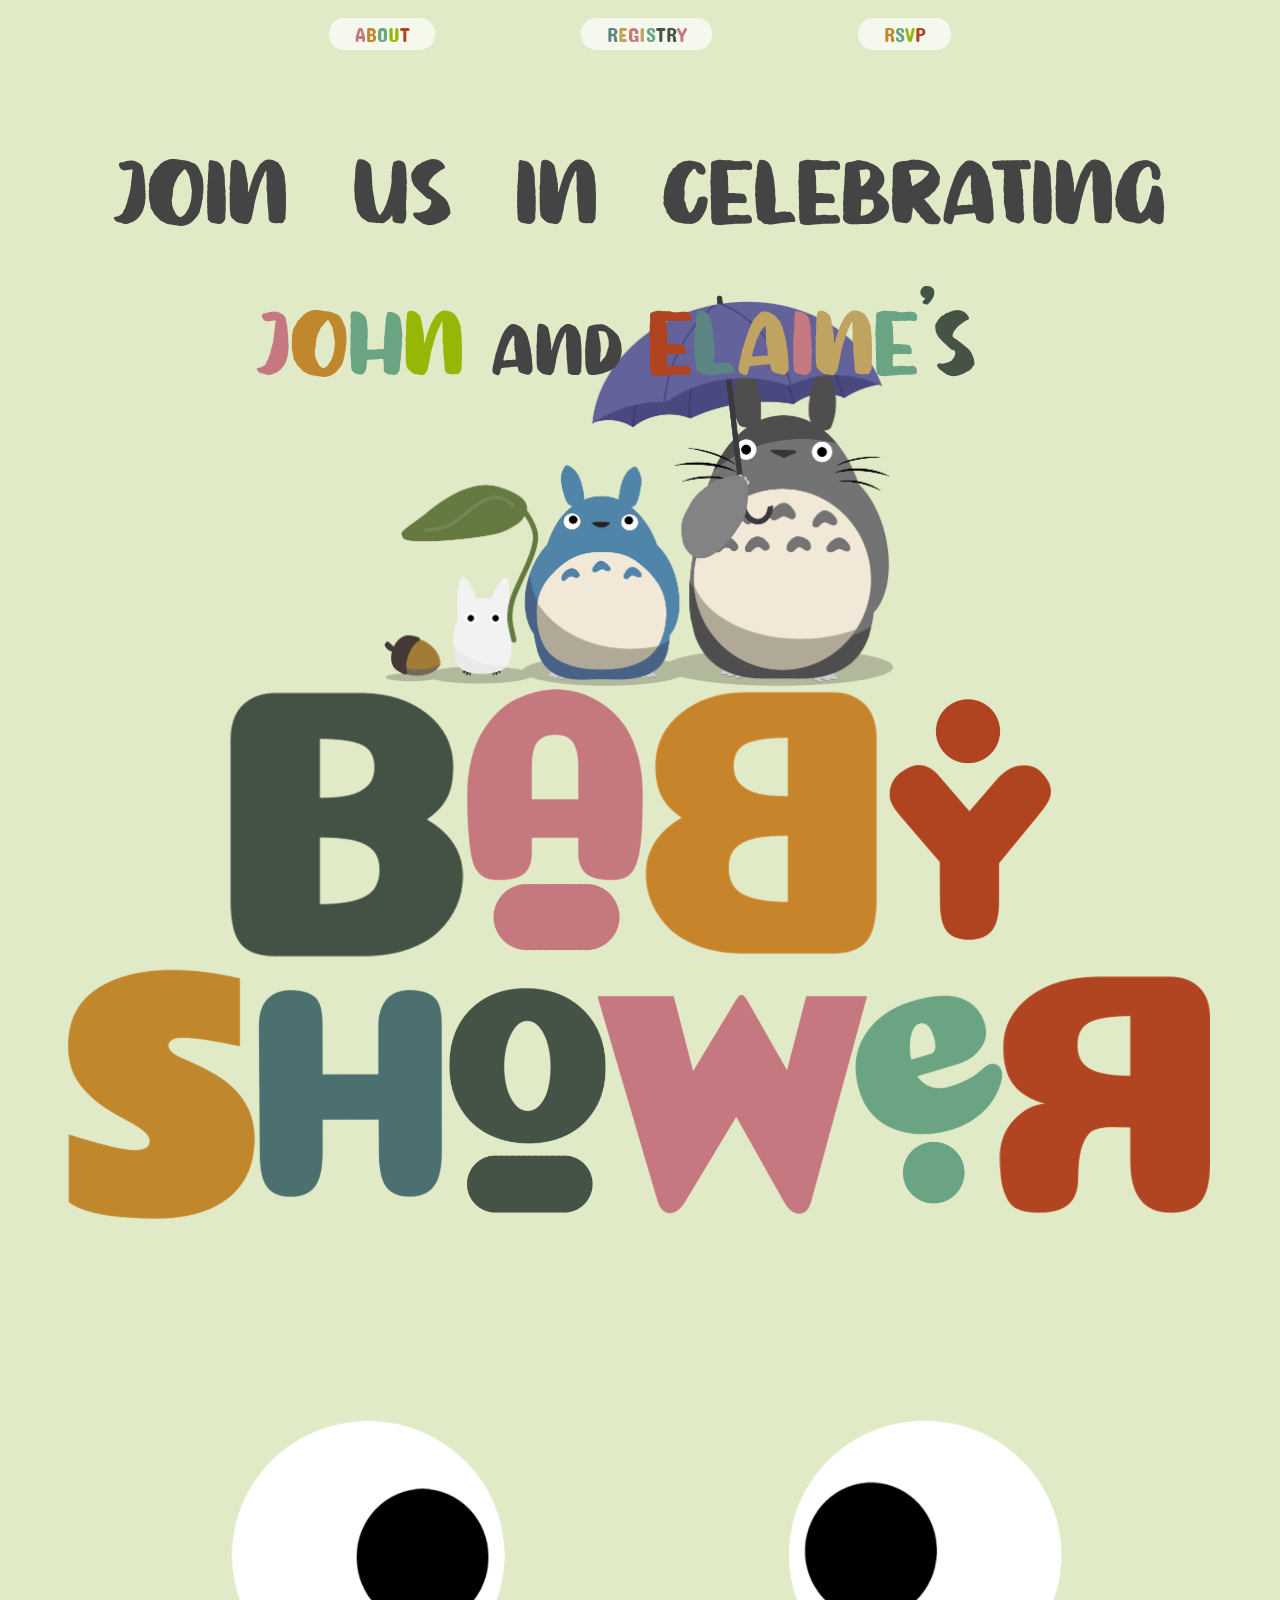
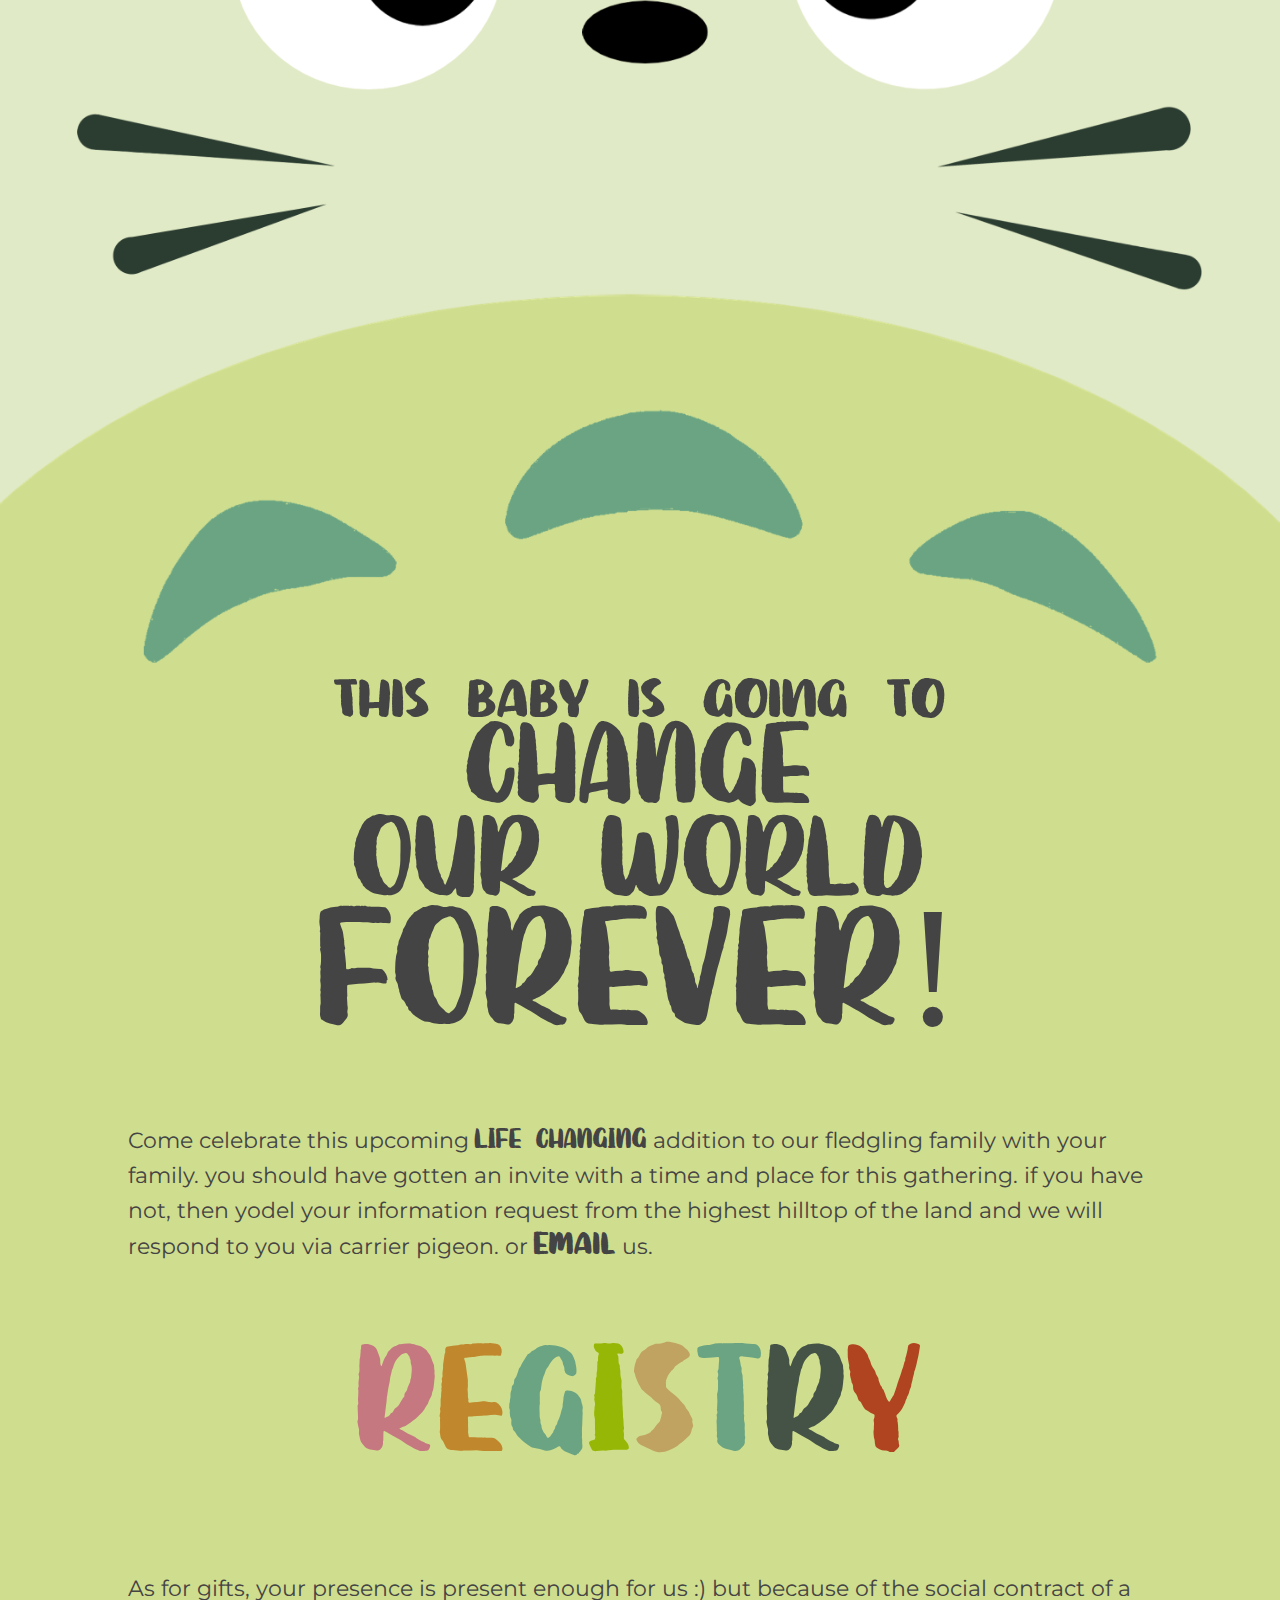
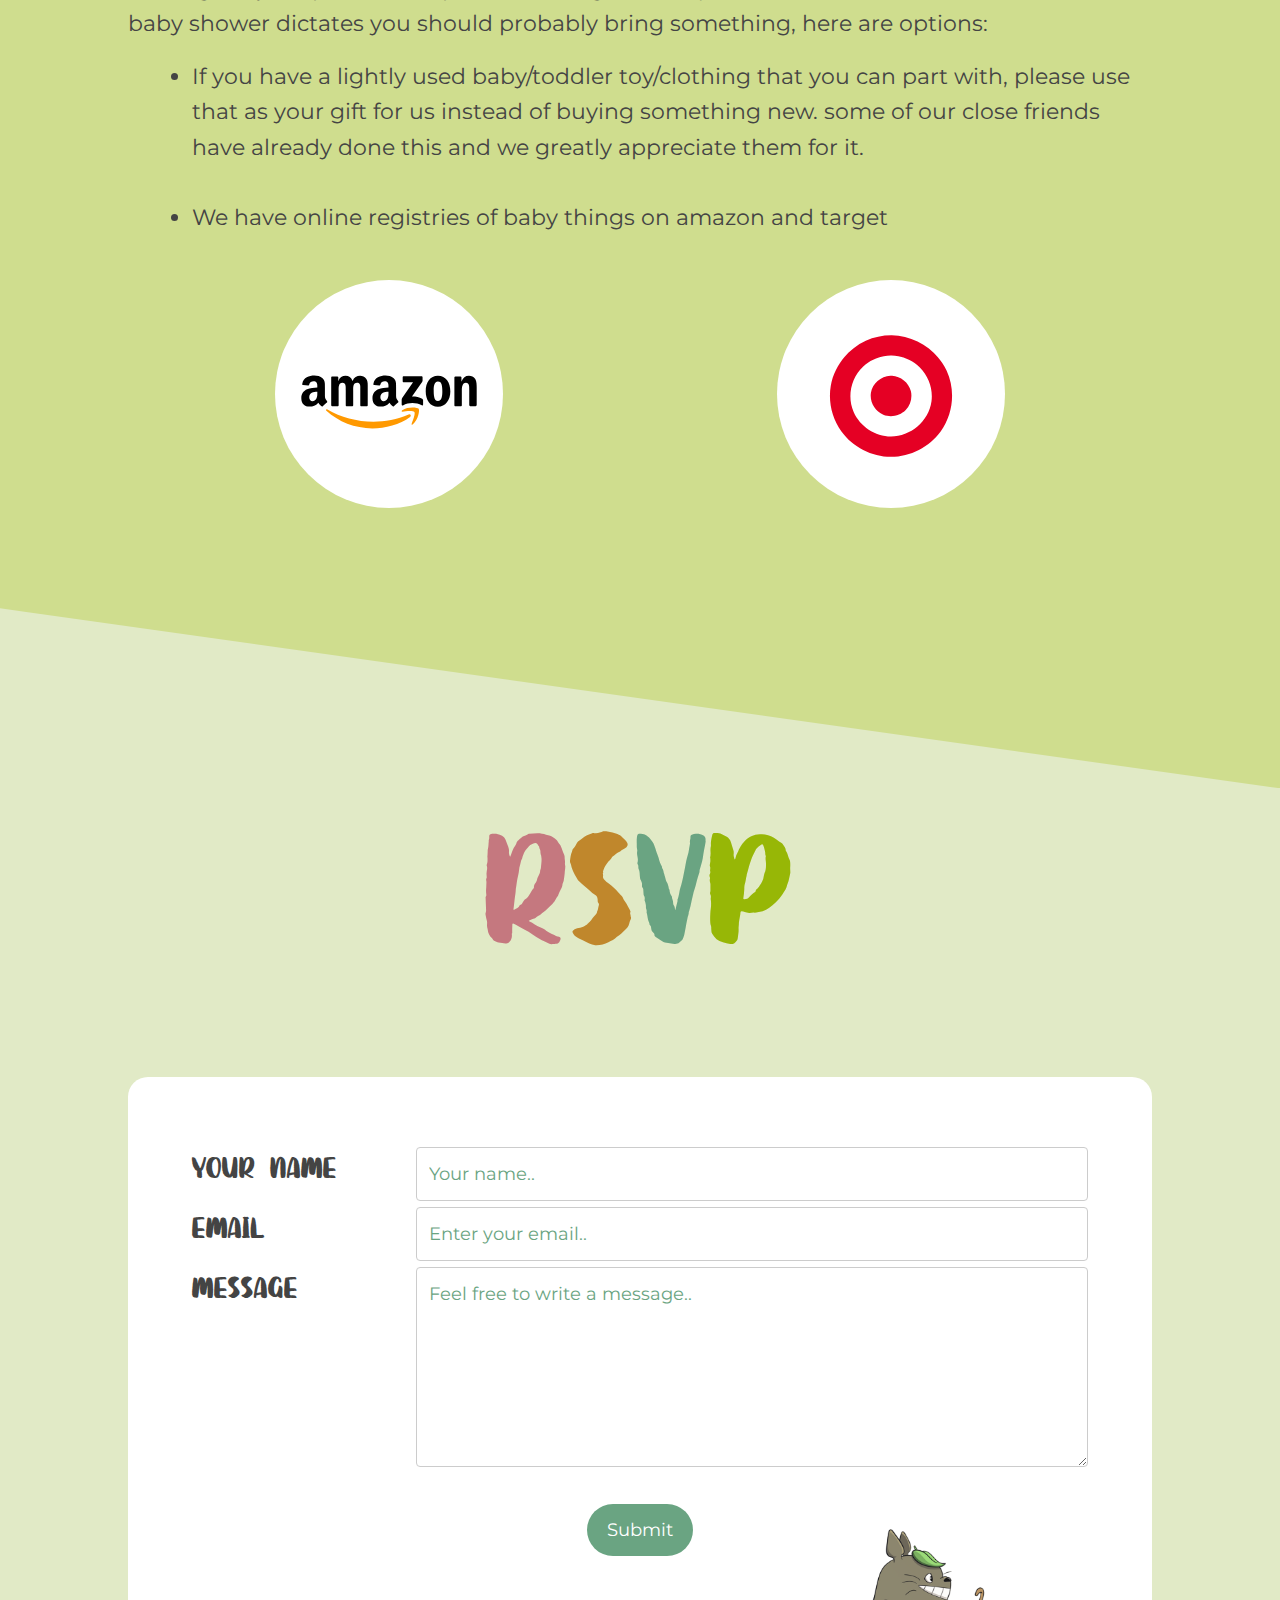
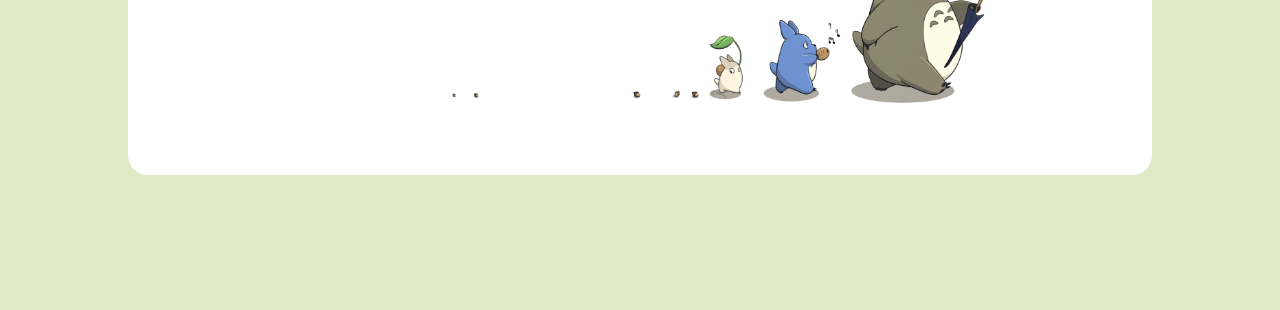
==== index.html @ e4438ce5 "Revert "fix nav bubles for FF and chrome mobile."" ====
<!DOCTYPE html>
<html>
<head>
<meta charset="utf-8">
<meta name="viewport" content="width=device-width, initial-scale=1">
<title>Elaine and John's Baby Shower</title>
<!-- <style type="text/css">
/***
    The new CSS reset - version 1.6.0 (last updated 29.4.2022)
    GitHub page: https://github.com/elad2412/the-new-css-reset
***/

/*
    Remove all the styles of the "User-Agent-Stylesheet", except for the 'display' property
    - The "symbol *" part is to solve Firefox SVG sprite bug
 */
</style> -->
<link rel="stylesheet" type="text/css" href="index.css">
<link rel="preconnect" href="https://fonts.googleapis.com">
<link rel="preconnect" href="https://fonts.gstatic.com" crossorigin>
<link href="https://fonts.googleapis.com/css2?family=Coiny&family=Concert+One&family=Montserrat:wght@300&display=swap" rel="stylesheet">
</head>
<body>
  <div class="top-fold">

    <div class="menu-grid-container">
        <div class="menu-grid-item">
          <a class="menu-grid-item-text" href="#about">
            <span style="color: #c5787f">A</span><span style="color: #c0872c">B</span><span style="color: #6aa482">O</span><span style="color: #97b706">U</span><span style="color: #b04420">T</span>
          </a>
        </div>
        <div class="menu-grid-item">
          <a class="menu-grid-item-text" href="#registry"><span style="color: #5b8483">R</span><span style="color: #c0a361">E</span><span style="color: #c5787f">G</span><span style="color: #c0a361">I</span><span style="color: #6aa482">S</span><span style="color: #455346">T</span><span style="color: #455346">R</span><span style="color: #c5787f">Y</span></a>
        </div>
        <div class="menu-grid-item">
          <a class="menu-grid-item-text" href="#rsvp"><span style="color: #c0872c">R</span><span style="color: #6aa482">S</span><span style="color: #97b706">V</span><span style="color: #b04420">P</span></a>
        </div>  
    </div>

    <!-- <div class="nav-container">
      <div class="nav">
        <a href="#about">ABOUT</a>
        <a href="#registry">REGISTRY</a>
        <a href="#rsvp">RSVP</a>
      </div>
    </div> -->
    <!-- <div class="title-container home">
      <div class="home-join" style="grid-area: join;">join us in celebrating</div>
      <div style="grid-area: names;">john and elaine's</div>
      <div style="grid-area: baby-shower;">baby<br>shower</div>
    </div> -->

    <div class="home">
      <div class="home-join">join us in celebrating</div>
      <div class="home-johnelaine">
        <span style="color: #c5787f">j</span><span style="color: #c0872c">o</span><span style="color: #6aa482">h</span><span style="color: #97b706">n</span>
        <span class="home-and">and</span>
        <span style="color: #b04420">e</span><span style="color: #5b8483">l</span><span style="color: #c0a361">a</span><span style="color: #c5787f">i</span><span style="color: #c0a361">n</span><span style="color: #6aa482">e</span><span style="color: #455346">'</span><span style="color: #455346">s</span>
    </div>
      <img class="home-invite-img" src="./assets/totoro_img_invite_shadow.png" />
      
    <div class="home-babyshower">
      <div><img class="home-baby" src="./assets/baby.png"/></div>
      <img class="home-shower" src="./assets/shower.png"/>
    </div>
  </div>
  
<!-- LEAVES -->
<!-- <img class="leaf1" src="./assets/leaf1.png" />
<img class="leaf1-r1" src="./assets/leaf1.png" />
<img class="leaf2" src="./assets/leaf2.png" />
<img class="leaf3" src="./assets/leaf3.png" />
<img class="leaf4" src="./assets/leaf4.png" />
<img class="leaf5" src="./assets/leaf5.png" /> -->


  <div class="totoro-container"><img src="totoro_face.png"></div>
    <div id="about" class="content-container">
      <div class="content-container-babychange" style="grid-area: title;">
        <span style="font-size: calc(12px + 5vw);">this baby is going to</span><br>
        <span style="font-size: calc(14px + 8vw);">CHANGE</span><br>
        <span style="font-size: calc(14px + 8vw);">OUR WORLD</span><br>
        <span style="font-size: calc(17px + 12vw);">FOREVER!</span>
      </div>
      <div class="content-container-text" style="grid-area: content;">
        <p>Come celebrate this upcoming <span style="font-family: 'Sutter Camp'; font-size: 1.3em; line-height: 0;">LIFE CHANGING</span> addition to our fledgling family with your family. you should have gotten an invite with a time and place for this gathering. if you have not, then yodel your information request from the highest hilltop of the land and we will respond to you via carrier pigeon. or <a href="mailto:john.laceda+baby@gmail.com,ealasagas+baby@gmail.com?subject=BABY SHOWER INQUIRY" style="font-family: 'Sutter Camp'; font-size: 2em; line-height: 0;">email</a> us.</p>
      </div>
      <div style="grid-area: thank-you;"></div>

      
    </div>
    <div id="registry" class="content-registry">
      <div class="registry">
  
        <div class="content-container-registry-title">
          <span style="color: #c5787f">R</span><span style="color: #c0872c">E</span><span style="color: #6aa482">G</span><span style="color: #97b706">I</span><span style="color: #c0a361">S</span><span style="color: #6aa482">T</span><span style="color: #455346">R</span><span style="color: #b04420">Y</span>
          <!-- <img class="registry-img" src="./assets/gift.png"  width="15%"/> -->
        </div>
  
        <br/>
        <p>As for gifts, your presence is present enough for us :) 
          but because of the social contract of a baby shower dictates 
          you should probably bring something, here are options: </p>
          <ul class="content-container-registry-lists">
            <li>If you have a lightly used baby/toddler toy/clothing that you can part with, 
              please use that as your gift for us instead of buying something new. some of our
               close friends have already done this and we greatly appreciate them for it.</li>
               <br/>
            <li>We have online registries of baby things on amazon and target</li>
          </ul>
          <br/>
          <div class="registry-grid-container">
            <div class="registry-grid-item">
              <a href=//www.amazon.com/baby-reg/elaine-alasagas-john-laceda-august-2022/BZ9LM2DDUKUJ target=_>
                <img class="registry-icon-amazon" src="./assets/amazon.svg" />
              </a>
            </div>
            <div class="registry-grid-item">
              <a href=//www.target.com/gift-registry/gift/elaine-and-john-baby target=_>
                <img class="registry-icons-target" src="./assets/target.svg" />
              </a>
            </div>
          </div>
       
      </div>
    </div>

  <!-- <div class="panel5_wrapper">
    <div class="panel5"></div>
    <div class="panel5-overlap">

      
    </div>
  </div> -->



  <div class="panel6_wrapper">
    <div class="panel6"></div>
    <div class="panel6-overlap"></div>
  </div>

  <div id="rsvp" class="rsvp-container">
    <div class="rsvp-title">
      <span style="color: #c5787f">R</span><span style="color: #c0872c">S</span><span style="color: #6aa482">V</span><span style="color: #97b706">P</span>
    </div>

    <div class="rsvp-form-container">
        <form action="/action_page.php">
        <div class="rsvp-row">
          <div class="rsvp-col-25">
            <label class="rsvp-label" for="fname">YOUR NAME</label>
          </div>
          <div class="rsvp-col-75">
            <input class="rsvp-input" type="text" id="fname" name="firstname" placeholder="Your name..">
          </div>
        </div>
        <div class="rsvp-row">
          <div class="rsvp-col-25">
            <label class="rsvp-label" for="lname">EMAIL</label>
          </div>
          <div class="rsvp-col-75">
            <input class="rsvp-input" type="text" id="lname" name="email" placeholder="Enter your email..">
          </div>
        </div>
        <div class="rsvp-row">
          <div class="rsvp-col-25">
            <label class="rsvp-label" for="subject">MESSAGE</label>
          </div>
          <div class="rsvp-col-75">
            <textarea class="rsvp-input" id="subject" name="subject" placeholder="Feel free to write a message.." style="height:200px"></textarea>
          </div>
        </div>
        <br>
        <div class="rsvp-submit-container">
          <div class="rsvp-row">
            <input class="rsvp-submit" type="submit" value="Submit">
          </div>
        </div>
        </form>
        <img class="acorn-trail" src="./assets/acorn_trail.png"/>
    </div>

    <div class="rsvp-bottom">
      <!-- <div className="footer">
        <div className="footer-designed">
            Developed with ♥ by <a href="https://teamlumpia.com/">TeamLumpia LLC</a>
        </div>
      </div> -->
    </div>

    
  </div>


</body>
</html>
---- index.css ----
*:where(:not(html, iframe, canvas, img, svg, video):not(svg *, symbol *)) {
    all: unset;
    display: revert;
}

/* Preferred box-sizing value */
*,
*::before,
*::after {
    box-sizing: border-box;
}

/* Reapply the pointer cursor for anchor tags */
a, button {
    cursor: revert;
}

/* Remove list styles (bullets/numbers) */
ol, menu {
    list-style: none;
}

/* For images to not be able to exceed their container */
img {
    max-width: 100%;
}

/* removes spacing between cells in tables */
table {
    border-collapse: collapse;
}

/* revert the 'white-space' property for textarea elements on Safari */
textarea {
    white-space: revert;
}

/* minimum style to allow to style meter element */
meter {
    -webkit-appearance: revert;
    appearance: revert;
}

/* reset default text opacity of input placeholder */
::placeholder {
    color: unset;
}

/* fix the feature of 'hidden' attribute.
   display:revert; revert to element instead of attribute */
:where([hidden]) {
    display: none;
}

/* revert for bug in Chromium browsers
   - fix for the content editable attribute will work properly. */
:where([contenteditable]) {
    -moz-user-modify: read-write;
    -webkit-user-modify: read-write;
    overflow-wrap: break-word;
    -webkit-line-break: after-white-space;
    line-break: after-white-space;
}

/* apply back the draggable feature - exist only in Chromium and Safari */
:where([draggable="true"]) {
    -webkit-user-drag: element;
}

/***
  Start of custom styles.
***/
@font-face {
  font-family: "Sutter Camp";
  src: url("SutterCamp.otf") format("opentype");;
}
html {
  min-width: 20rem;
  overflow-y: scroll;
  height: 100vh;
  /* font-family: Century Gothic,CenturyGothic,AppleGothic,sans-serif; */
  font-family: 'Montserrat', sans-serif;
  line-height: 1.6;
  margin: 0;
  font-size: 1.00rem;
  background-color: #e1eac6;
  color: #444;
}
@media all and (min-width: 25em){
  html {
    font-size:calc(0.8999rem + 0.4000vw);
  }
}
@media all and (min-width: 50em){
  html {
    font-size:1.10rem;
  }
}
body {
  height: 100%;
}
.top-fold {
  height: 100%;
  min-height: 100%;
}

.menu-grid-container {
    margin-top: 2vh;
    display: grid;
    grid-template-columns: auto auto auto;
    /* background-color: #2196F3; */
    /* padding: 10px; */
    width: 100%;
    display: grid;
    /* grid-template-columns: 1fr [left-edge] 4fr [right-edge] 1fr; */
    position: fixed;
    top: 0;
    padding: 0 20vw;
    z-index: 10;
}
  
.menu-grid-item {

    /* border: 1px solid rgba(0, 0, 0, 0.8); */
    text-align: center;
}

.menu-grid-item-text {
    border-radius: 15px;
    padding: 4px 2vw;
    background-color: rgba(255, 255, 255, 0.658);
    font-family: 'Concert One', cursive;
    font-size: 20px;
}

.menu-grid-item-text:hover {
    background-color: rgba(151, 213, 255, 0.658);
}

.nav {
  grid-column: left-edge / right-edge;
  text-align: center;
  background: url('totoro_face.png');
}
.title-container {
  background-color: blueviolet;
  display: grid;
  grid-template-rows: 48px [bottom-of-spacer] 24px [bottom-of-join] 48px [bot-of-names] 94px;
  grid-template-columns: 1fr [left-edge] 2fr [right-edge] 1fr;
  grid-template-areas: 
    ". spacer ."
    ". join ."
    ". names ."
    ". baby-shower .";
    text-align: center;
}

/********** ELAINE CSS **************/

/******** HOME PAGE MAIN ************/
.home {
    text-align: center;
    margin-top: 10vh;
    margin-bottom: 20vh;
}

.home-join {
    font-family: 'Sutter Camp';
    font-size: 10vw;
}

.home-johnelaine {
    left: 20vw;
    font-family: 'Sutter Camp';
    font-size: 10vw;
    position: absolute;
    margin: -6vh 0vh 0vw 0vh;
}

.home-and {
    font-size:8vw;
    margin: 0px -3vw 0px -3vw;
}


.home-babyshower {
    margin: -1vh 0vh 0vw 0vh;
}


.home-baby {
    width: 65%;
}

.home-shower {
    width: 90%;
}

.home-invite-img {
    width: 40%;
}

/*** FOR DESKTOP VIEW ***/
@media only screen and (min-width: 1500px) {
    .home-join {
        font-size: 5vw;
    }
    .home-johnelaine {
        left: 30vw;
        font-size: 7vw;
        margin: -11vh 0vh 0vw 0vh;

    }
    .home-and {
        font-size: 5vw;
    }

    .menu-grid-container {
        padding: 0 35vw;
    }
}

@media only screen and (max-width: 600px) {
    .home-johnelaine {
        margin: -2vh 5vw 0 0;
    }
    .home-invite-img {
        margin-top: 5vh;
    }
}
  /* *** LEAVES ***
  /* BIG LEAF VINE */
  /* .leaf1 {
    z-index: 1;
    width: 20%;
    position: absolute;
    transform: rotate(90deg);
    margin: -350px 0px 0px 0px;
} */

/* .leaf1-r1 {
    z-index: 1;
    width: 20%;
    position: absolute;
    transform: rotate(270deg);
    margin: -500px 0px 0px 0px;
    right: 0px;
} */

/* SMALL 2 LEAVES */
/* .leaf2 {
    z-index: 1;
    width: 8%;
    position: absolute;
    transform: rotate(90deg);
    margin: -350px 0px 0px 0px;
} */

/* LEAF VINE 3 LEAVES */
/* .leaf3 {
    z-index: 1;
    width: 15%;
    position: absolute;
    transform: rotate(90deg);
    margin: -500px 0px 0px 0px;
} */
/* LEAF VINE 4 LEAVES */
/* .leaf4 {
    z-index: 1;
    width: 18%;
    position: absolute;
    transform: rotate(270deg);
    margin: -300px 0px 0px 0px;
    right: 0px;
} */

/* SMALL 3 LEAVES */
/* .leaf5 {
    z-index: 1;
    width: 15%;
    position: absolute;
    transform: rotate(270deg);
    margin: -300px -20px 0px 0px;
    right: 0;
}  */


/***** TOTORO CONTAINER *******/
.content-container {
    background-color: #cfdd8e;
    margin-top: -20px;
    padding-bottom: 20vh;
}

.content-container-babychange {
    /* color: white; */
    font-family: "Sutter Camp";
    line-height: 0.8;
    text-align: center;
}


/***** REGISTRY-OVERLAP *****/
.panel5_wrapper {
    position: relative;
    width: 100%;
    height: 30vh;
}
  
.panel5 {
    height: 20vh;      
    background-color: #cfdd8e; 
    background-size: cover;
    position: relative;
}

.panel5-overlap {
    position: absolute;
	width: 100%;
	height: 20vh;
    top: 0;
    left: 0;
    /* USE MARIO BACKGROUND IMAGE INSTEAD */
    background-color: #cfdd8e; 
    background-size: cover;   
    clip-path: polygon(0% 90%,100% 0%,100% 100%,0% 100%);
}


/***** REGISTRY-CONTENT *****/
.content-registry {
    background-color: #cfdd8e;
    padding-bottom: 10vh;
}

.registry {
    font-size: 22px;
    margin: -22vh 10vw 0 10vw;
    grid-area: registry;
}

.content-container-registry-title {
    font-family: "Sutter Camp";
    font-size: calc(25px + 10vw);
    text-align: center;
    margin: 5vh 0vw 0vh 0vw;
}

.registry-img {
    position: absolute;
    z-index: 1;
    margin: 0vh -20vw 0vh 0vw;
}

.content-container-text {
    /* color: white; */
    font-size: 22px;
    margin: 8vh 10vw 0 10vw;
}

.content-container-registry-lists {
    margin: 2vh 0 0 5vw;
}

.registry-containers {
    margin: 5vw;    
}

/* .reg-icon-containers {
    background-color: white;
    border-radius: 50%;
    width: 15vw;
    height: 15vw;
    min-width: 200px;
    min-height: 200px;
    margin: 2vw;
} */
.registry-icon-amazon {
    margin-top: 20%;
}

.registry-icons-target {
    margin-top: 15%;
}


.registry-grid-container {
    display: inline-grid;
    grid-template-columns: auto auto auto;
    padding: 10px;
    display: flex;
  }
  
  .registry-grid-item {
    background-color: white;

    border-radius: 50%;
    width: 10vw;
    height: 10vw;
    min-width: calc(100px + 10vw);
    min-height: calc(100px + 10vw);
    margin: 2vw;
    text-align: center;
    margin: 0 auto;
  }

  /****** RSVP *******/
.panel6_wrapper {
    position: relative;
    width: 100%;
    height: 19vh;
}
  
.panel6 {
    height: 20vh;      
    background-color: #cfdd8e; 
    background-size: cover;
    position: relative;
}

.panel6-overlap {
    position: absolute;
	width: 100%;
	height: 20vh;
    top: 0;
    left: 0;
    background-color: #e1eac6; 
    background-size: cover;   
    clip-path: polygon(0% 0%,100% 100%,100% 100%,0% 100%);
}

.rsvp-bottom {
    height: 5vh;
}

.rsvp-title {
    font-family: "Sutter Camp";
    font-size: calc(30px + 10vw);
    text-align: center;
}

.rsvp-form-container {
    background-color: white;
    margin: 5vh 10vw 10vh 10vw;
    border-radius: 20px;
    padding: 5vw;
}

/** RSVP FORM **/
.rsvp-input {
    width: 100%;
    padding: 12px;
    border: 1px solid #ccc;
    border-radius: 4px;
    resize: vertical;
    color: #6aa482;
}
  
.rsvp-label {
    padding: 12px 12px 12px 0;
    display: inline-block;
}
  
.rsvp-submit {
    background-color: #6aa482;
    color: white;
    padding: 12px 20px;
    border: none;
    border-radius: 30px;
    cursor: pointer;
    /* float: right; */
}

.rsvp-submit-container {
    text-align: center;
}
.rsvp-submit:hover {
    background-color: #cfdd8e;
}

.rsvp-label {
    padding: 0;
    font-size: 30px;
}

.rsvp-col-25 {
    float: left;
    width: 25%;
    margin-top: 6px;
    font-family: "Sutter Camp";
}
  
.rsvp-col-75 {
    float: left;
    width: 75%;
    margin-top: 6px;
}
  
  /* Clear floats after the columns */
.rsvp-row:after {
    content: "";
    display: table;
    clear: both;
}
  
/* Responsive layout - when the screen is less than 600px wide, make the two columns stack on top of each other instead of next to each other */
@media screen and (max-width: 600px) {
    .rsvp-col-25, .rsvp-col-75, .rsvp-submit {
      width: 100%;
      margin-top: 0;
    }
}

.acorn-trail {
    width: 60%;
    /* float: right; */
    z-index: 10;
    margin-top: -3vh;
    margin-left: 20vw;
}
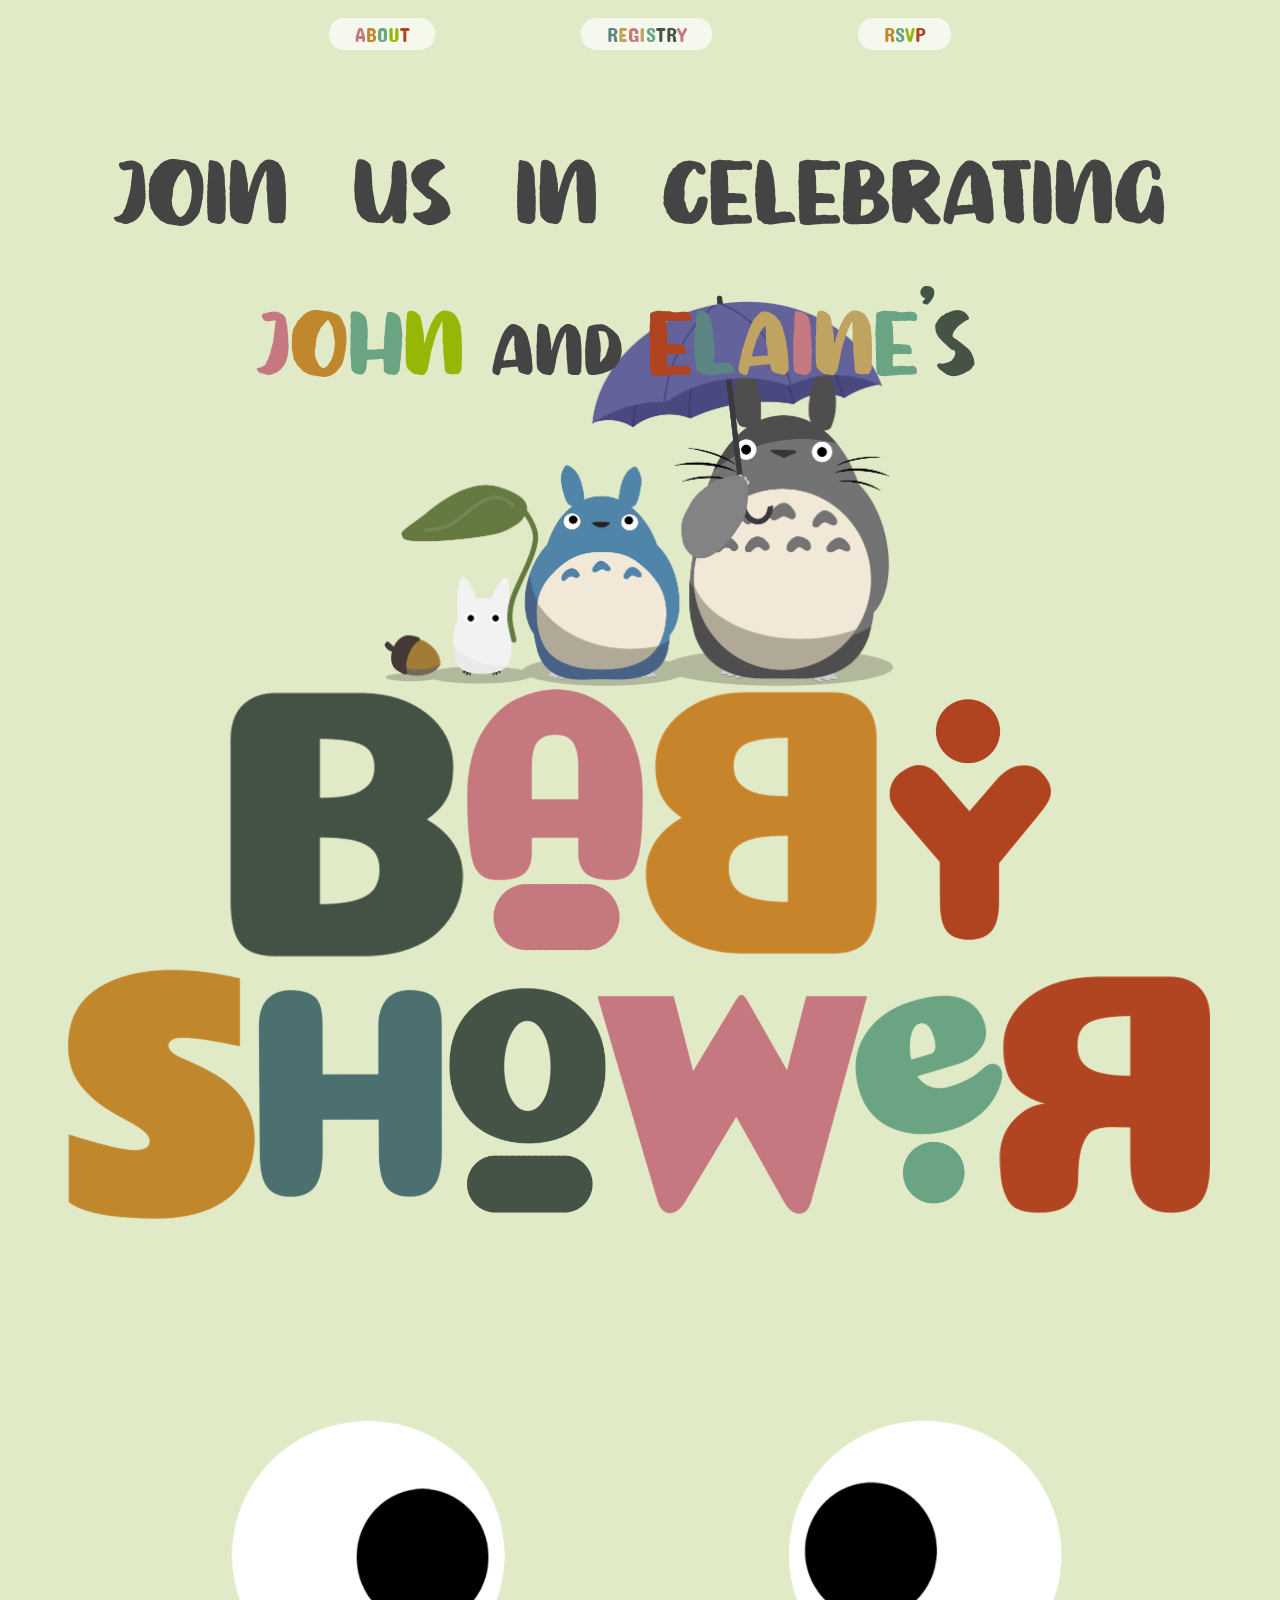
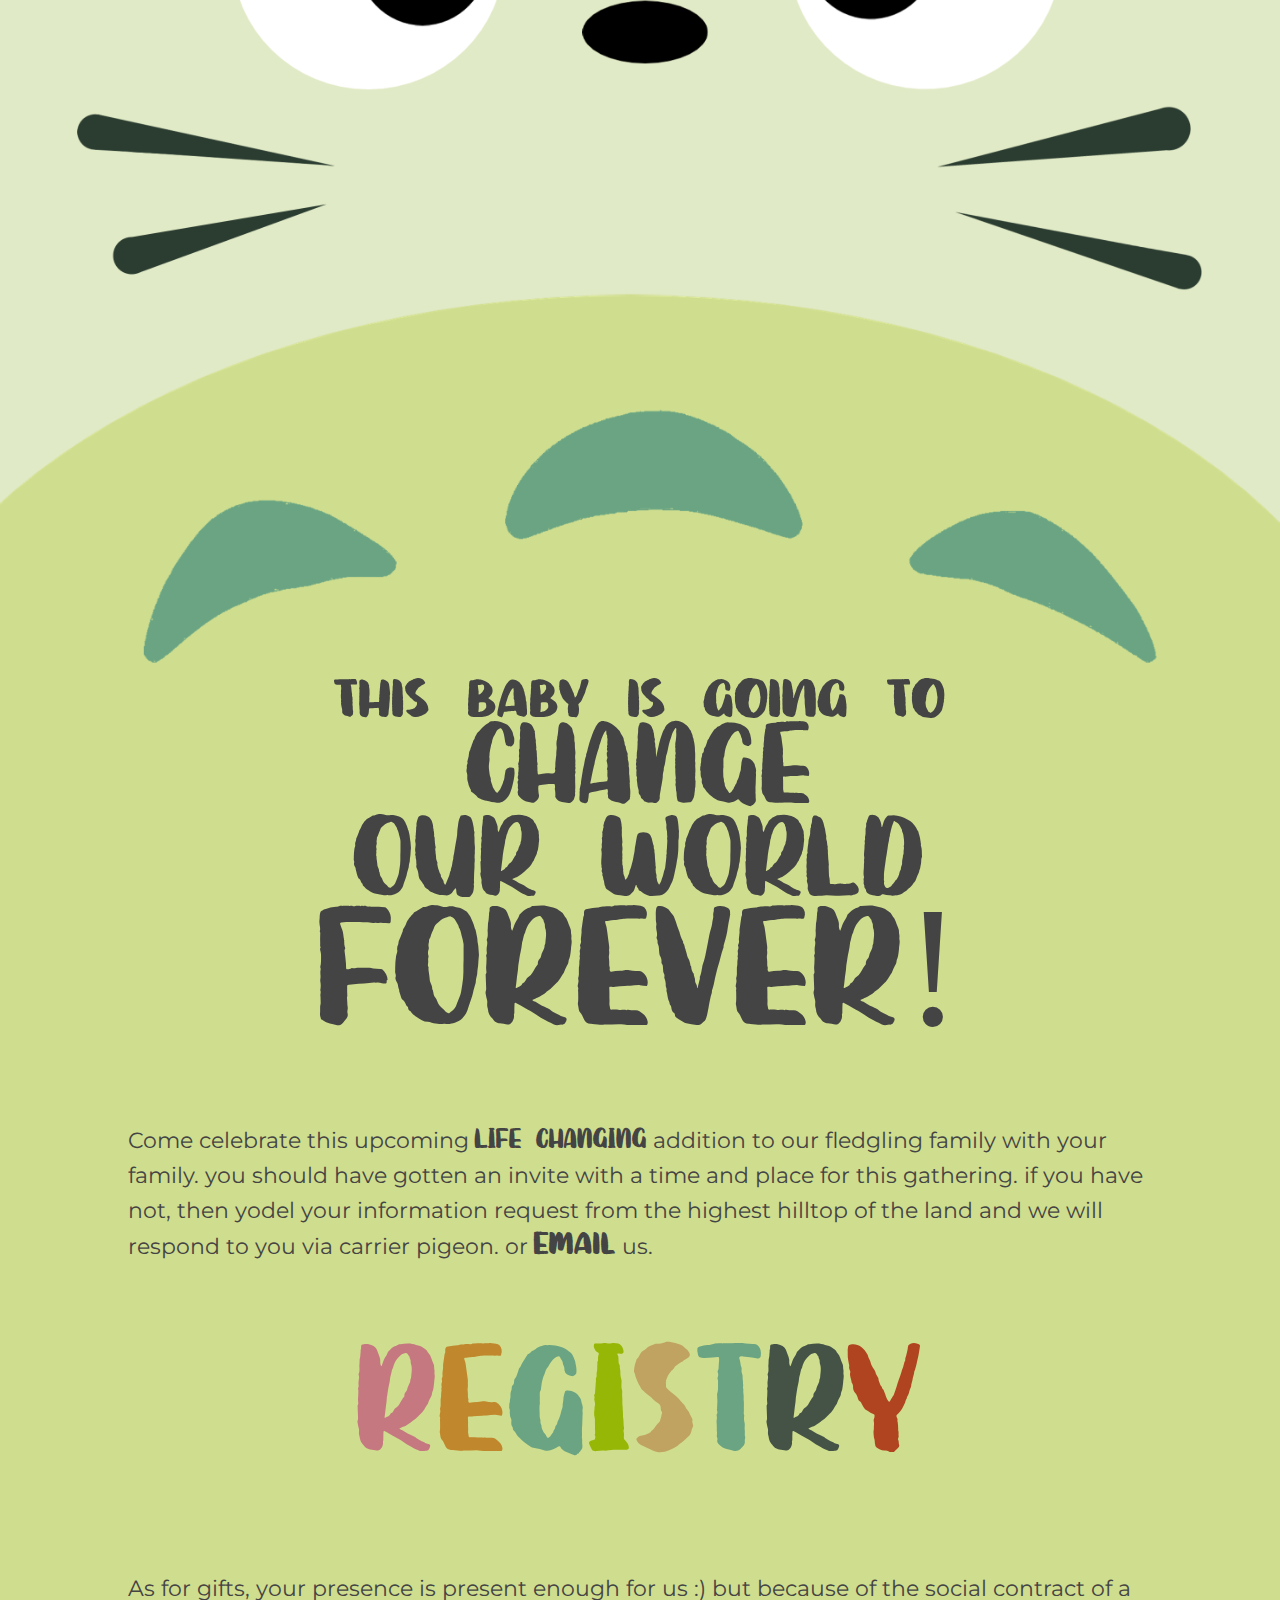
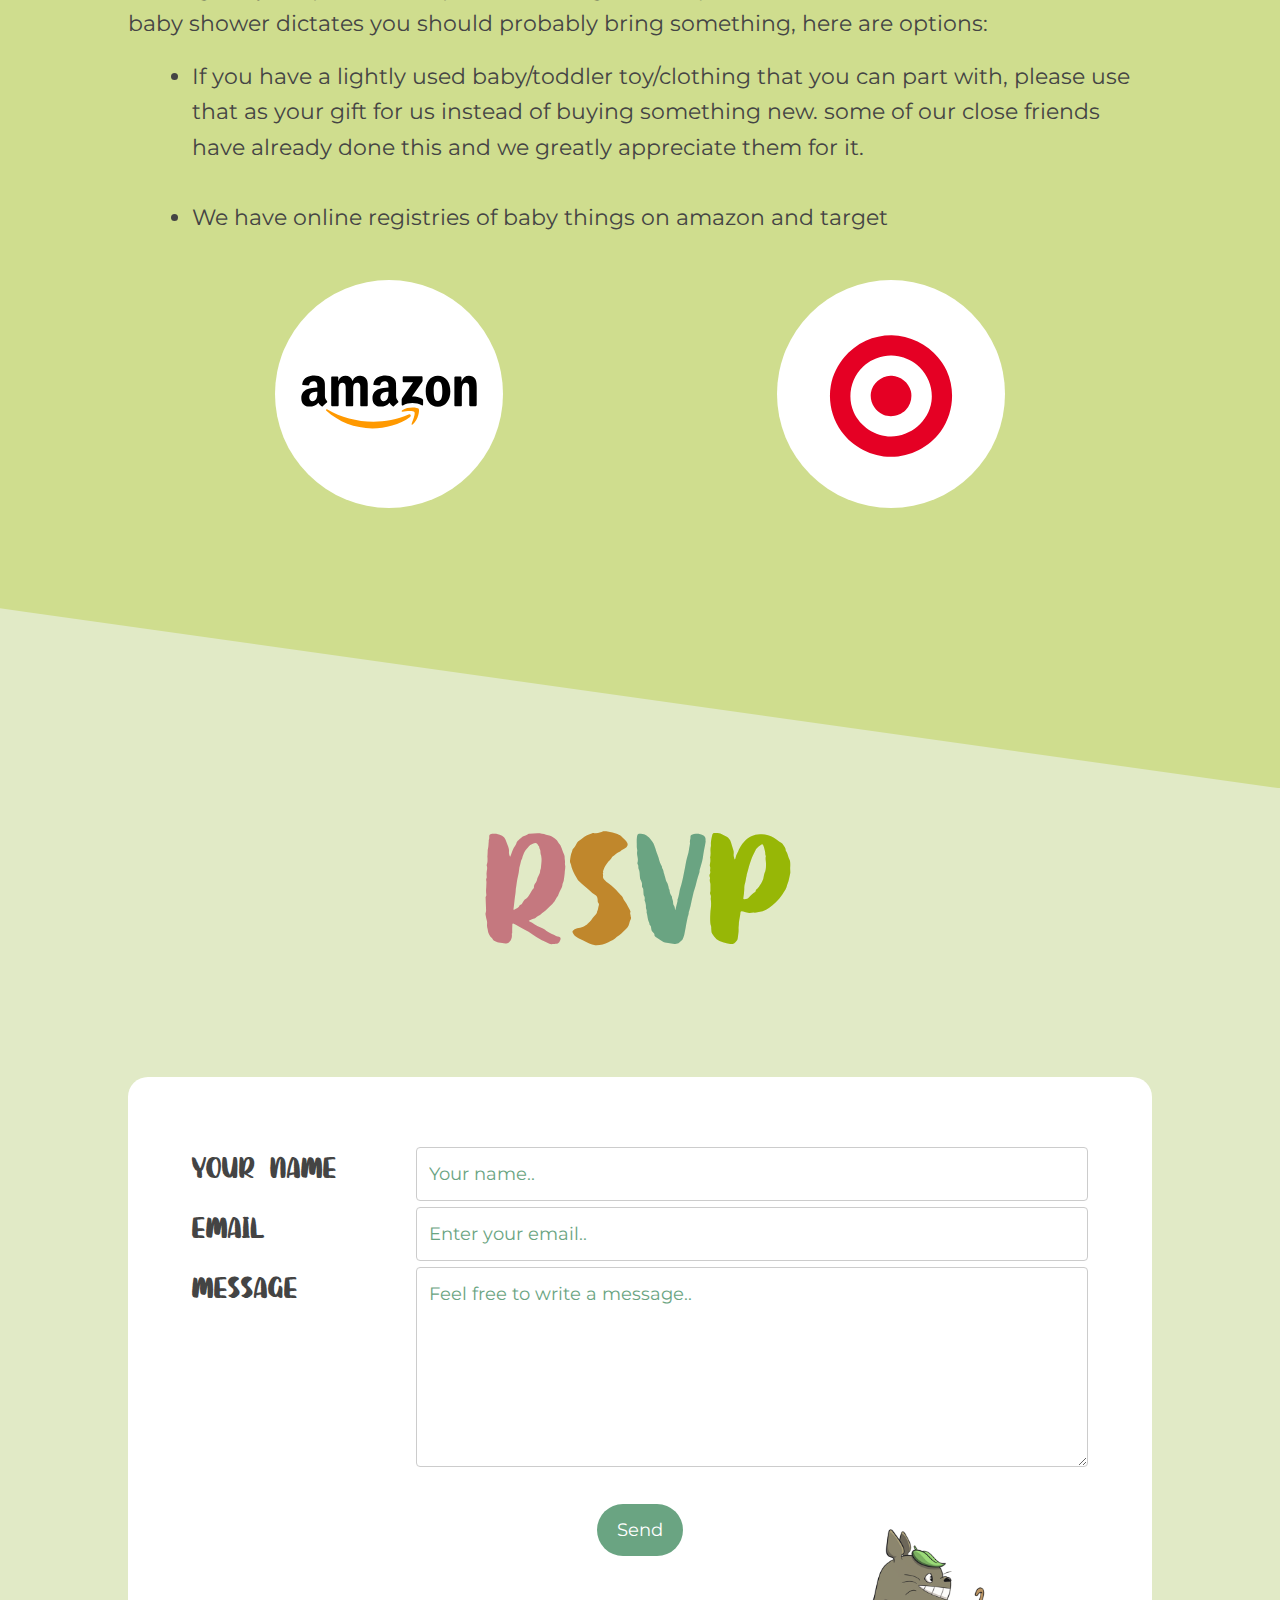
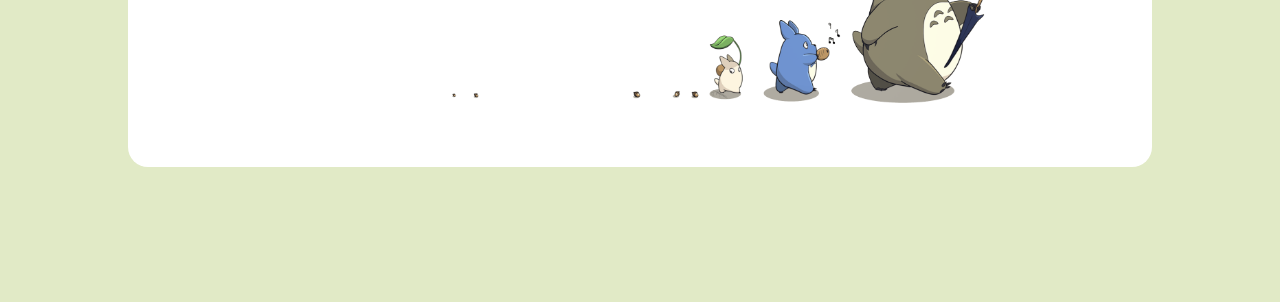
==== commit 4afc3a51: "add rsvp submitting" ====
--- a/index.html
+++ b/index.html
@@ -21,9 +21,8 @@
 <link href="https://fonts.googleapis.com/css2?family=Coiny&family=Concert+One&family=Montserrat:wght@300&display=swap" rel="stylesheet">
 </head>
 <body>
-  <div class="top-fold">
-
-    <div class="menu-grid-container">
+
+<div class="menu-grid-container">
         <div class="menu-grid-item">
           <a class="menu-grid-item-text" href="#about">
             <span style="color: #c5787f">A</span><span style="color: #c0872c">B</span><span style="color: #6aa482">O</span><span style="color: #97b706">U</span><span style="color: #b04420">T</span>
@@ -146,35 +145,37 @@
     </div>
 
     <div class="rsvp-form-container">
-        <form action="/action_page.php">
+      <div class="rsvp-thank-you rsvp-label" style="display: none; font-family: 'Sutter Camp'; font-size: 30px;"><p>Thank you!</br>See you there!</p></div>
+        <form class="rsvp-form">
         <div class="rsvp-row">
           <div class="rsvp-col-25">
-            <label class="rsvp-label" for="fname">YOUR NAME</label>
+            <label class="rsvp-label" for="name">YOUR NAME</label>
           </div>
           <div class="rsvp-col-75">
-            <input class="rsvp-input" type="text" id="fname" name="firstname" placeholder="Your name..">
+            <input class="rsvp-input" type="text" id="name" name="name" placeholder="Your name..">
           </div>
         </div>
         <div class="rsvp-row">
           <div class="rsvp-col-25">
-            <label class="rsvp-label" for="lname">EMAIL</label>
+            <label class="rsvp-label" for="email">EMAIL</label>
           </div>
           <div class="rsvp-col-75">
-            <input class="rsvp-input" type="text" id="lname" name="email" placeholder="Enter your email..">
+            <input class="rsvp-input" type="text" id="email" name="email" placeholder="Enter your email..">
           </div>
         </div>
         <div class="rsvp-row">
           <div class="rsvp-col-25">
-            <label class="rsvp-label" for="subject">MESSAGE</label>
+            <label class="rsvp-label" for="message">MESSAGE</label>
           </div>
           <div class="rsvp-col-75">
-            <textarea class="rsvp-input" id="subject" name="subject" placeholder="Feel free to write a message.." style="height:200px"></textarea>
+            <textarea class="rsvp-input" id="message" name="message" placeholder="Feel free to write a message.." style="height:200px"></textarea>
           </div>
         </div>
         <br>
         <div class="rsvp-submit-container">
           <div class="rsvp-row">
-            <input class="rsvp-submit" type="submit" value="Submit">
+            <!-- <input class="rsvp-submit" type="submit" value="Submit"> -->
+            <button class="rsvp-submit">Send</button>
           </div>
         </div>
         </form>
@@ -192,6 +193,40 @@
     
   </div>
 
-
+<script>
+document.onreadystatechange = () => {
+  if (document.readyState === 'complete') {
+    const submitButton = document.querySelector(".rsvp-submit");
+    const nameEl = document.querySelector("#name");
+    const emailEl = document.querySelector("#email");
+    const messageEl = document.querySelector("#message");
+    const rsvpForm = document.querySelector(".rsvp-form");
+    const thankYou = document.querySelector(".rsvp-thank-you");
+
+    submitButton.addEventListener("click", (e) => {
+      e.preventDefault();
+
+      rsvpForm.style.display = 'none';
+      thankYou.style.display = 'block';
+  
+      const postData = {
+        rsvp: {
+          name: nameEl.value,
+          email: emailEl.value,
+          message: messageEl.value,
+        }
+      };
+
+      fetch('https://api.elaineandjohn.com/rsvp', {
+        headers: { "Content-Type": "application/json; charset=utf-8" },
+        method: 'POST',
+        body: JSON.stringify(postData),
+      })
+      .then(response => response.json())
+      .then(data => console.log(data));
+    });
+  }
+}
+</script>
 </body>
 </html>--- a/index.css
+++ b/index.css
@@ -59,7 +59,8 @@
     -webkit-user-modify: read-write;
     overflow-wrap: break-word;
     -webkit-line-break: after-white-space;
-    line-break: after-white-space;
+    line-break: strict;
+
 }
 
 /* apply back the draggable feature - exist only in Chromium and Safari */
@@ -512,6 +513,7 @@
 }
 
 .acorn-trail {
+    display: block;
     width: 60%;
     /* float: right; */
     z-index: 10;
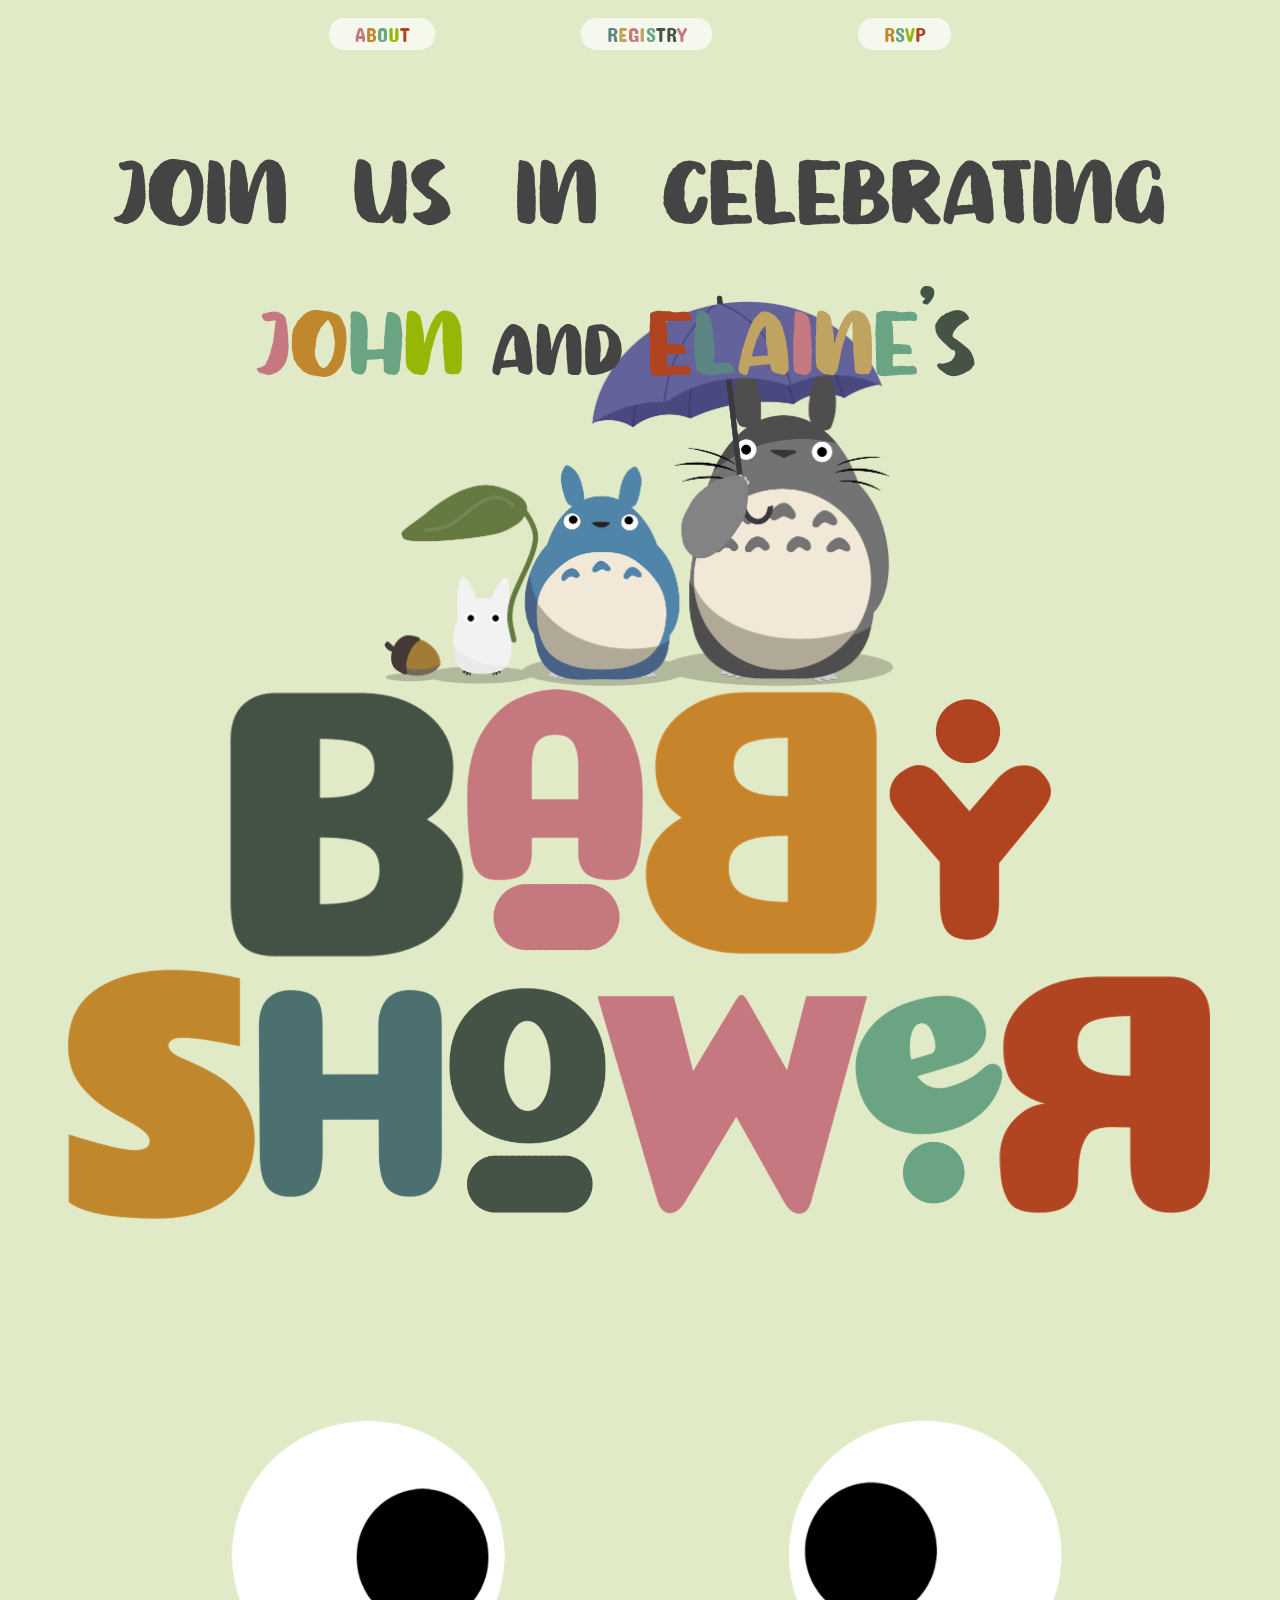
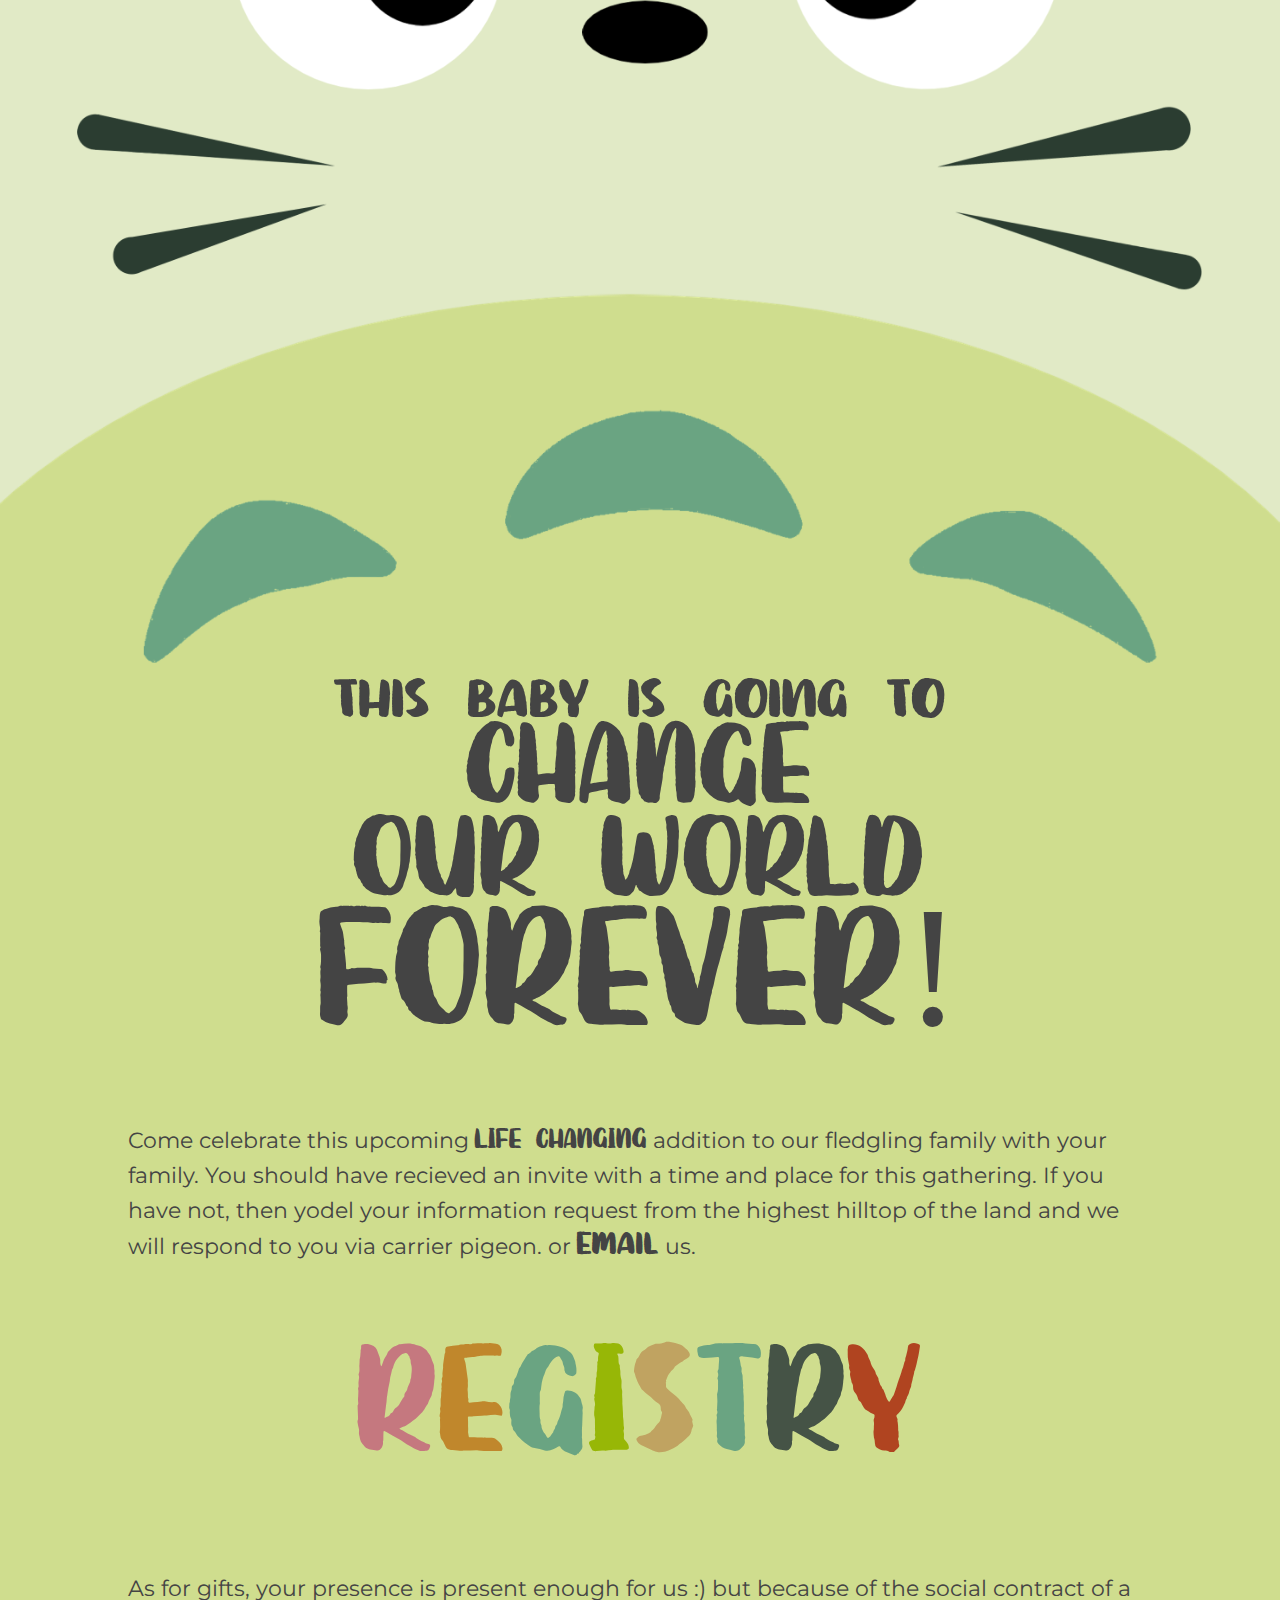
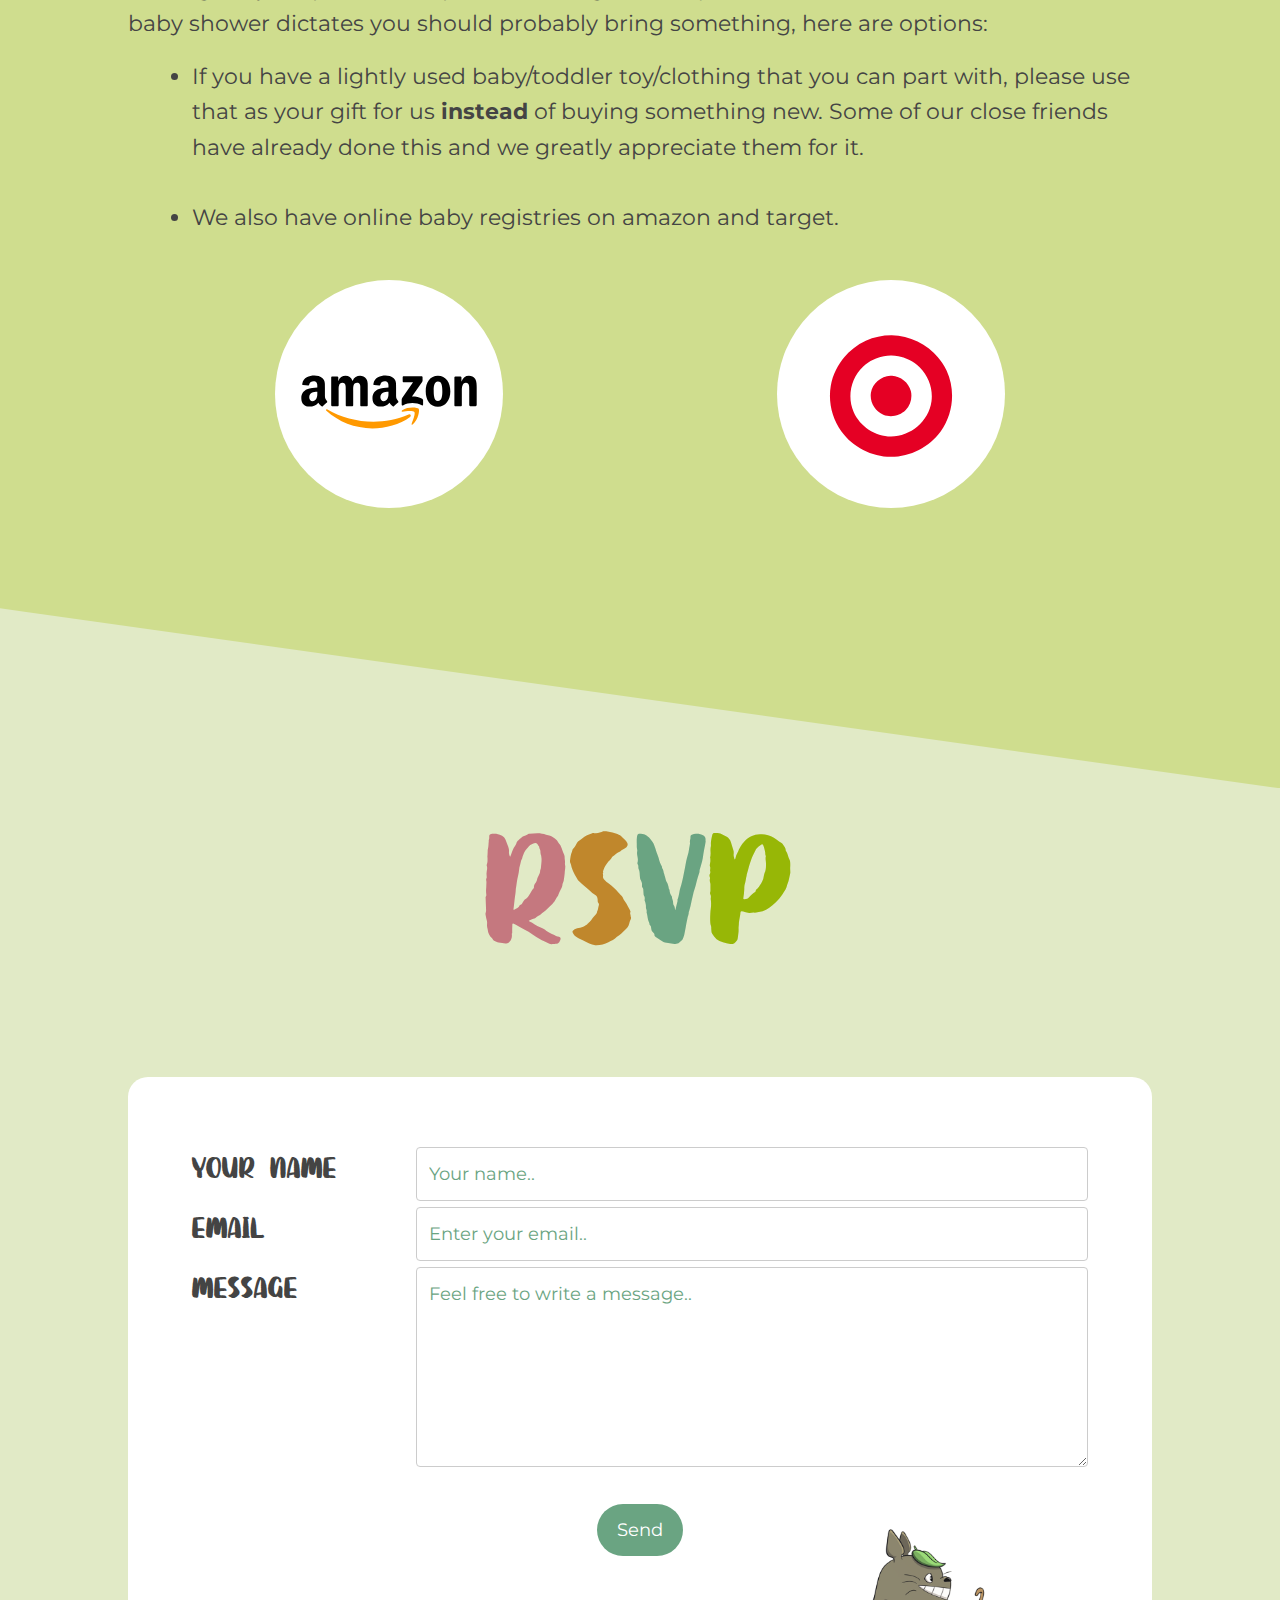
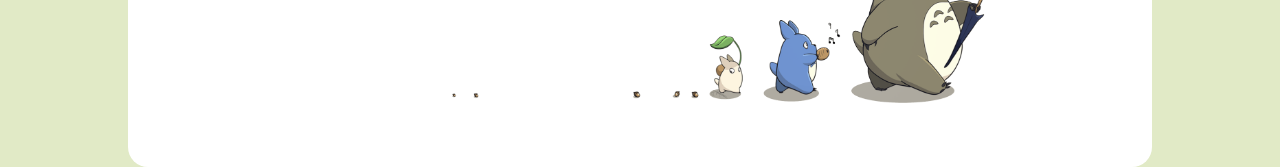
==== commit 39118429: "small formatting changes." ====
--- a/index.html
+++ b/index.html
@@ -1,232 +1,172 @@
 <!DOCTYPE html>
 <html>
-<head>
-<meta charset="utf-8">
-<meta name="viewport" content="width=device-width, initial-scale=1">
-<title>Elaine and John's Baby Shower</title>
-<!-- <style type="text/css">
-/***
-    The new CSS reset - version 1.6.0 (last updated 29.4.2022)
-    GitHub page: https://github.com/elad2412/the-new-css-reset
-***/
-
-/*
-    Remove all the styles of the "User-Agent-Stylesheet", except for the 'display' property
-    - The "symbol *" part is to solve Firefox SVG sprite bug
- */
-</style> -->
-<link rel="stylesheet" type="text/css" href="index.css">
-<link rel="preconnect" href="https://fonts.googleapis.com">
-<link rel="preconnect" href="https://fonts.gstatic.com" crossorigin>
-<link href="https://fonts.googleapis.com/css2?family=Coiny&family=Concert+One&family=Montserrat:wght@300&display=swap" rel="stylesheet">
-</head>
-<body>
-
-<div class="menu-grid-container">
-        <div class="menu-grid-item">
-          <a class="menu-grid-item-text" href="#about">
-            <span style="color: #c5787f">A</span><span style="color: #c0872c">B</span><span style="color: #6aa482">O</span><span style="color: #97b706">U</span><span style="color: #b04420">T</span>
-          </a>
-        </div>
-        <div class="menu-grid-item">
-          <a class="menu-grid-item-text" href="#registry"><span style="color: #5b8483">R</span><span style="color: #c0a361">E</span><span style="color: #c5787f">G</span><span style="color: #c0a361">I</span><span style="color: #6aa482">S</span><span style="color: #455346">T</span><span style="color: #455346">R</span><span style="color: #c5787f">Y</span></a>
-        </div>
-        <div class="menu-grid-item">
-          <a class="menu-grid-item-text" href="#rsvp"><span style="color: #c0872c">R</span><span style="color: #6aa482">S</span><span style="color: #97b706">V</span><span style="color: #b04420">P</span></a>
-        </div>  
+  <head>
+    <meta charset="utf-8">
+    <meta name="viewport" content="width=device-width, initial-scale=1">
+    <title>Elaine and John's Baby Shower</title>
+    <link rel="icon" href="favicon.png">
+    <link rel="stylesheet" type="text/css" href="index.css">
+    <link rel="preconnect" href="https://fonts.googleapis.com">
+    <link rel="preconnect" href="https://fonts.gstatic.com" crossorigin>
+    <link href="https://fonts.googleapis.com/css2?family=Coiny&family=Concert+One&family=Montserrat:wght@300&display=swap" rel="stylesheet">
+  </head>
+  <body>
+    <div class="menu-grid-container">
+      <div class="menu-grid-item">
+        <a class="menu-grid-item-text" href="#about"><span style="color: #c5787f">A</span><span style="color: #c0872c">B</span><span style="color: #6aa482">O</span><span style="color: #97b706">U</span><span style="color: #b04420">T</span></a>
+      </div>
+      <div class="menu-grid-item">
+        <a class="menu-grid-item-text" href="#registry"><span style="color: #5b8483">R</span><span style="color: #c0a361">E</span><span style="color: #c5787f">G</span><span style="color: #c0a361">I</span><span style="color: #6aa482">S</span><span style="color: #455346">T</span><span style="color: #455346">R</span><span style="color: #c5787f">Y</span></a>
+      </div>
+      <div class="menu-grid-item">
+        <a class="menu-grid-item-text" href="#rsvp"><span style="color: #c0872c">R</span><span style="color: #6aa482">S</span><span style="color: #97b706">V</span><span style="color: #b04420">P</span></a>
+      </div>
     </div>
-
-    <!-- <div class="nav-container">
-      <div class="nav">
-        <a href="#about">ABOUT</a>
-        <a href="#registry">REGISTRY</a>
-        <a href="#rsvp">RSVP</a>
-      </div>
-    </div> -->
-    <!-- <div class="title-container home">
-      <div class="home-join" style="grid-area: join;">join us in celebrating</div>
-      <div style="grid-area: names;">john and elaine's</div>
-      <div style="grid-area: baby-shower;">baby<br>shower</div>
-    </div> -->
-
     <div class="home">
       <div class="home-join">join us in celebrating</div>
       <div class="home-johnelaine">
         <span style="color: #c5787f">j</span><span style="color: #c0872c">o</span><span style="color: #6aa482">h</span><span style="color: #97b706">n</span>
         <span class="home-and">and</span>
         <span style="color: #b04420">e</span><span style="color: #5b8483">l</span><span style="color: #c0a361">a</span><span style="color: #c5787f">i</span><span style="color: #c0a361">n</span><span style="color: #6aa482">e</span><span style="color: #455346">'</span><span style="color: #455346">s</span>
+      </div>
+      <img class="home-invite-img" src="./assets/totoro_img_invite_shadow.png" />
+      <div class="home-babyshower">
+        <div>
+          <img class="home-baby" src="./assets/baby.png" />
+        </div>
+        <img class="home-shower" src="./assets/shower.png" />
+      </div>
     </div>
-      <img class="home-invite-img" src="./assets/totoro_img_invite_shadow.png" />
-      
-    <div class="home-babyshower">
-      <div><img class="home-baby" src="./assets/baby.png"/></div>
-      <img class="home-shower" src="./assets/shower.png"/>
+    <div class="totoro-container">
+      <img src="totoro_face.png">
     </div>
-  </div>
-  
-<!-- LEAVES -->
-<!-- <img class="leaf1" src="./assets/leaf1.png" />
-<img class="leaf1-r1" src="./assets/leaf1.png" />
-<img class="leaf2" src="./assets/leaf2.png" />
-<img class="leaf3" src="./assets/leaf3.png" />
-<img class="leaf4" src="./assets/leaf4.png" />
-<img class="leaf5" src="./assets/leaf5.png" /> -->
-
-
-  <div class="totoro-container"><img src="totoro_face.png"></div>
     <div id="about" class="content-container">
       <div class="content-container-babychange" style="grid-area: title;">
-        <span style="font-size: calc(12px + 5vw);">this baby is going to</span><br>
-        <span style="font-size: calc(14px + 8vw);">CHANGE</span><br>
-        <span style="font-size: calc(14px + 8vw);">OUR WORLD</span><br>
+        <span style="font-size: calc(12px + 5vw);">this baby is going to</span>
+        <br>
+        <span style="font-size: calc(14px + 8vw);">CHANGE</span>
+        <br>
+        <span style="font-size: calc(14px + 8vw);">OUR WORLD</span>
+        <br>
         <span style="font-size: calc(17px + 12vw);">FOREVER!</span>
       </div>
       <div class="content-container-text" style="grid-area: content;">
-        <p>Come celebrate this upcoming <span style="font-family: 'Sutter Camp'; font-size: 1.3em; line-height: 0;">LIFE CHANGING</span> addition to our fledgling family with your family. you should have gotten an invite with a time and place for this gathering. if you have not, then yodel your information request from the highest hilltop of the land and we will respond to you via carrier pigeon. or <a href="mailto:john.laceda+baby@gmail.com,ealasagas+baby@gmail.com?subject=BABY SHOWER INQUIRY" style="font-family: 'Sutter Camp'; font-size: 2em; line-height: 0;">email</a> us.</p>
+        <p>Come celebrate this upcoming <span style="font-family: 'Sutter Camp'; font-size: 1.3em; line-height: 0;">LIFE CHANGING</span> addition to our fledgling family with your family. You should have recieved an invite with a time and place for this gathering. If you have not, then yodel your information request from the highest hilltop of the land and we will respond to you via carrier pigeon. or <a target="_blank" href="mailto:john.laceda+baby@gmail.com,ealasagas+baby@gmail.com?subject=BABY SHOWER INQUIRY" style="font-family: 'Sutter Camp'; font-size: 2em; line-height: 0;">email</a> us. </p>
       </div>
       <div style="grid-area: thank-you;"></div>
-
-      
     </div>
     <div id="registry" class="content-registry">
       <div class="registry">
-  
         <div class="content-container-registry-title">
           <span style="color: #c5787f">R</span><span style="color: #c0872c">E</span><span style="color: #6aa482">G</span><span style="color: #97b706">I</span><span style="color: #c0a361">S</span><span style="color: #6aa482">T</span><span style="color: #455346">R</span><span style="color: #b04420">Y</span>
-          <!-- <img class="registry-img" src="./assets/gift.png"  width="15%"/> -->
         </div>
-  
-        <br/>
-        <p>As for gifts, your presence is present enough for us :) 
-          but because of the social contract of a baby shower dictates 
-          you should probably bring something, here are options: </p>
-          <ul class="content-container-registry-lists">
-            <li>If you have a lightly used baby/toddler toy/clothing that you can part with, 
-              please use that as your gift for us instead of buying something new. some of our
-               close friends have already done this and we greatly appreciate them for it.</li>
-               <br/>
-            <li>We have online registries of baby things on amazon and target</li>
-          </ul>
-          <br/>
-          <div class="registry-grid-container">
-            <div class="registry-grid-item">
-              <a href=//www.amazon.com/baby-reg/elaine-alasagas-john-laceda-august-2022/BZ9LM2DDUKUJ target=_>
-                <img class="registry-icon-amazon" src="./assets/amazon.svg" />
-              </a>
+        <br />
+        <p>As for gifts, your presence is present enough for us :) but because of the social contract of a baby shower dictates you should probably bring something, here are options: </p>
+        <ul class="content-container-registry-lists">
+          <li>If you have a lightly used baby/toddler toy/clothing that you can part with, please use that as your gift for us <span style="font-weight:bold;">instead</span> of buying something new. Some of our close friends have already done this and we greatly appreciate them for it. </li>
+          <br />
+          <li>We also have online baby registries on amazon and target.</li>
+        </ul>
+        <br />
+        <div class="registry-grid-container">
+          <div class="registry-grid-item">
+            <a href=//www.amazon.com/baby-reg/elaine-alasagas-john-laceda-august-2022/BZ9LM2DDUKUJ target=_>
+              <img class="registry-icon-amazon" src="./assets/amazon.svg" />
+            </a>
+          </div>
+          <div class="registry-grid-item">
+            <a href=//www.target.com/gift-registry/gift/elaine-and-john-baby target=_>
+              <img class="registry-icons-target" src="./assets/target.svg" />
+            </a>
+          </div>
+        </div>
+      </div>
+    </div>
+    <div class="panel6_wrapper">
+      <div class="panel6"></div>
+      <div class="panel6-overlap"></div>
+    </div>
+    <div id="rsvp" class="rsvp-container">
+      <div class="rsvp-title">
+        <span style="color: #c5787f">R</span><span style="color: #c0872c">S</span><span style="color: #6aa482">V</span><span style="color: #97b706">P</span>
+      </div>
+      <div class="rsvp-form-container">
+        <div class="rsvp-thank-you rsvp-label" style="display: none; font-family: 'Sutter Camp'; font-size: 30px;">
+          <p>Thank you! </br>See you there! </p>
+        </div>
+        <div class="rsvp-enter-name rsvp-label" style="display: none; font-family: 'Sutter Camp'; font-size: 30px; color: #b04420;">
+          <p>enter your name please</p>
+        </div>
+        <form class="rsvp-form">
+          <div class="rsvp-row">
+            <div class="rsvp-col-25">
+              <label class="rsvp-label" for="name">YOUR NAME</label>
             </div>
-            <div class="registry-grid-item">
-              <a href=//www.target.com/gift-registry/gift/elaine-and-john-baby target=_>
-                <img class="registry-icons-target" src="./assets/target.svg" />
-              </a>
+            <div class="rsvp-col-75">
+              <input class="rsvp-input" type="text" id="name" name="name" placeholder="Your name..">
             </div>
           </div>
-       
+          <div class="rsvp-row">
+            <div class="rsvp-col-25">
+              <label class="rsvp-label" for="email">EMAIL</label>
+            </div>
+            <div class="rsvp-col-75">
+              <input class="rsvp-input" type="text" id="email" name="email" placeholder="Enter your email..">
+            </div>
+          </div>
+          <div class="rsvp-row">
+            <div class="rsvp-col-25">
+              <label class="rsvp-label" for="message">MESSAGE</label>
+            </div>
+            <div class="rsvp-col-75">
+              <textarea class="rsvp-input" id="message" name="message" placeholder="Feel free to write a message.." style="height:200px"></textarea>
+            </div>
+          </div>
+          <br>
+          <div class="rsvp-submit-container">
+            <div class="rsvp-row">
+              <button class="rsvp-submit">Send</button>
+            </div>
+          </div>
+        </form>
+        <img class="acorn-trail" src="./assets/acorn_trail.png" />
       </div>
     </div>
-
-  <!-- <div class="panel5_wrapper">
-    <div class="panel5"></div>
-    <div class="panel5-overlap">
-
-      
-    </div>
-  </div> -->
-
-
-
-  <div class="panel6_wrapper">
-    <div class="panel6"></div>
-    <div class="panel6-overlap"></div>
-  </div>
-
-  <div id="rsvp" class="rsvp-container">
-    <div class="rsvp-title">
-      <span style="color: #c5787f">R</span><span style="color: #c0872c">S</span><span style="color: #6aa482">V</span><span style="color: #97b706">P</span>
-    </div>
-
-    <div class="rsvp-form-container">
-      <div class="rsvp-thank-you rsvp-label" style="display: none; font-family: 'Sutter Camp'; font-size: 30px;"><p>Thank you!</br>See you there!</p></div>
-        <form class="rsvp-form">
-        <div class="rsvp-row">
-          <div class="rsvp-col-25">
-            <label class="rsvp-label" for="name">YOUR NAME</label>
-          </div>
-          <div class="rsvp-col-75">
-            <input class="rsvp-input" type="text" id="name" name="name" placeholder="Your name..">
-          </div>
-        </div>
-        <div class="rsvp-row">
-          <div class="rsvp-col-25">
-            <label class="rsvp-label" for="email">EMAIL</label>
-          </div>
-          <div class="rsvp-col-75">
-            <input class="rsvp-input" type="text" id="email" name="email" placeholder="Enter your email..">
-          </div>
-        </div>
-        <div class="rsvp-row">
-          <div class="rsvp-col-25">
-            <label class="rsvp-label" for="message">MESSAGE</label>
-          </div>
-          <div class="rsvp-col-75">
-            <textarea class="rsvp-input" id="message" name="message" placeholder="Feel free to write a message.." style="height:200px"></textarea>
-          </div>
-        </div>
-        <br>
-        <div class="rsvp-submit-container">
-          <div class="rsvp-row">
-            <!-- <input class="rsvp-submit" type="submit" value="Submit"> -->
-            <button class="rsvp-submit">Send</button>
-          </div>
-        </div>
-        </form>
-        <img class="acorn-trail" src="./assets/acorn_trail.png"/>
-    </div>
-
-    <div class="rsvp-bottom">
-      <!-- <div className="footer">
-        <div className="footer-designed">
-            Developed with ♥ by <a href="https://teamlumpia.com/">TeamLumpia LLC</a>
-        </div>
-      </div> -->
-    </div>
-
-    
-  </div>
-
-<script>
-document.onreadystatechange = () => {
-  if (document.readyState === 'complete') {
-    const submitButton = document.querySelector(".rsvp-submit");
-    const nameEl = document.querySelector("#name");
-    const emailEl = document.querySelector("#email");
-    const messageEl = document.querySelector("#message");
-    const rsvpForm = document.querySelector(".rsvp-form");
-    const thankYou = document.querySelector(".rsvp-thank-you");
-
-    submitButton.addEventListener("click", (e) => {
-      e.preventDefault();
-
-      rsvpForm.style.display = 'none';
-      thankYou.style.display = 'block';
-  
-      const postData = {
-        rsvp: {
-          name: nameEl.value,
-          email: emailEl.value,
-          message: messageEl.value,
+    <script>
+      document.onreadystatechange = () => {
+        if (document.readyState === 'complete') {
+          const submitButton = document.querySelector(".rsvp-submit");
+          const nameEl = document.querySelector("#name");
+          const emailEl = document.querySelector("#email");
+          const messageEl = document.querySelector("#message");
+          const rsvpForm = document.querySelector(".rsvp-form");
+          const thankYou = document.querySelector(".rsvp-thank-you");
+          const enterNameMessage = document.querySelector(".rsvp-enter-name");
+          submitButton.addEventListener("click", (e) => {
+            e.preventDefault();
+            const postData = {
+              rsvp: {
+                name: nameEl.value,
+                email: emailEl.value,
+                message: messageEl.value,
+              }
+            };
+            if (postData.rsvp.name === '') {
+              enterNameMessage.style.display = 'block';
+              return;
+            }
+            rsvpForm.style.display = 'none';
+            thankYou.style.display = 'block';
+            fetch('https://api.elaineandjohn.com/rsvp', {
+              headers: {
+                "Content-Type": "application/json; charset=utf-8"
+              },
+              method: 'POST',
+              body: JSON.stringify(postData),
+            }).then(response => response.json()).then(data => console.log(data));
+          });
         }
-      };
-
-      fetch('https://api.elaineandjohn.com/rsvp', {
-        headers: { "Content-Type": "application/json; charset=utf-8" },
-        method: 'POST',
-        body: JSON.stringify(postData),
-      })
-      .then(response => response.json())
-      .then(data => console.log(data));
-    });
-  }
-}
-</script>
-</body>
+      }
+    </script>
+  </body>
 </html>--- a/index.css
+++ b/index.css
@@ -3,57 +3,45 @@
     display: revert;
 }
 
-/* Preferred box-sizing value */
 *,
 *::before,
 *::after {
     box-sizing: border-box;
 }
 
-/* Reapply the pointer cursor for anchor tags */
 a, button {
     cursor: revert;
 }
 
-/* Remove list styles (bullets/numbers) */
 ol, menu {
     list-style: none;
 }
 
-/* For images to not be able to exceed their container */
 img {
     max-width: 100%;
 }
 
-/* removes spacing between cells in tables */
 table {
     border-collapse: collapse;
 }
 
-/* revert the 'white-space' property for textarea elements on Safari */
 textarea {
     white-space: revert;
 }
 
-/* minimum style to allow to style meter element */
 meter {
     -webkit-appearance: revert;
     appearance: revert;
 }
 
-/* reset default text opacity of input placeholder */
 ::placeholder {
     color: unset;
 }
 
-/* fix the feature of 'hidden' attribute.
-   display:revert; revert to element instead of attribute */
 :where([hidden]) {
     display: none;
 }
 
-/* revert for bug in Chromium browsers
-   - fix for the content editable attribute will work properly. */
 :where([contenteditable]) {
     -moz-user-modify: read-write;
     -webkit-user-modify: read-write;
@@ -63,14 +51,10 @@
 
 }
 
-/* apply back the draggable feature - exist only in Chromium and Safari */
 :where([draggable="true"]) {
     -webkit-user-drag: element;
 }
 
-/***
-  Start of custom styles.
-***/
 @font-face {
   font-family: "Sutter Camp";
   src: url("SutterCamp.otf") format("opentype");;
@@ -79,7 +63,6 @@
   min-width: 20rem;
   overflow-y: scroll;
   height: 100vh;
-  /* font-family: Century Gothic,CenturyGothic,AppleGothic,sans-serif; */
   font-family: 'Montserrat', sans-serif;
   line-height: 1.6;
   margin: 0;
@@ -109,11 +92,8 @@
     margin-top: 2vh;
     display: grid;
     grid-template-columns: auto auto auto;
-    /* background-color: #2196F3; */
-    /* padding: 10px; */
     width: 100%;
     display: grid;
-    /* grid-template-columns: 1fr [left-edge] 4fr [right-edge] 1fr; */
     position: fixed;
     top: 0;
     padding: 0 20vw;
@@ -121,8 +101,6 @@
 }
   
 .menu-grid-item {
-
-    /* border: 1px solid rgba(0, 0, 0, 0.8); */
     text-align: center;
 }
 
@@ -143,6 +121,7 @@
   text-align: center;
   background: url('totoro_face.png');
 }
+
 .title-container {
   background-color: blueviolet;
   display: grid;
@@ -156,9 +135,6 @@
     text-align: center;
 }
 
-/********** ELAINE CSS **************/
-
-/******** HOME PAGE MAIN ************/
 .home {
     text-align: center;
     margin-top: 10vh;
@@ -201,7 +177,6 @@
     width: 40%;
 }
 
-/*** FOR DESKTOP VIEW ***/
 @media only screen and (min-width: 1500px) {
     .home-join {
         font-size: 5vw;
@@ -229,64 +204,7 @@
         margin-top: 5vh;
     }
 }
-  /* *** LEAVES ***
-  /* BIG LEAF VINE */
-  /* .leaf1 {
-    z-index: 1;
-    width: 20%;
-    position: absolute;
-    transform: rotate(90deg);
-    margin: -350px 0px 0px 0px;
-} */
-
-/* .leaf1-r1 {
-    z-index: 1;
-    width: 20%;
-    position: absolute;
-    transform: rotate(270deg);
-    margin: -500px 0px 0px 0px;
-    right: 0px;
-} */
-
-/* SMALL 2 LEAVES */
-/* .leaf2 {
-    z-index: 1;
-    width: 8%;
-    position: absolute;
-    transform: rotate(90deg);
-    margin: -350px 0px 0px 0px;
-} */
-
-/* LEAF VINE 3 LEAVES */
-/* .leaf3 {
-    z-index: 1;
-    width: 15%;
-    position: absolute;
-    transform: rotate(90deg);
-    margin: -500px 0px 0px 0px;
-} */
-/* LEAF VINE 4 LEAVES */
-/* .leaf4 {
-    z-index: 1;
-    width: 18%;
-    position: absolute;
-    transform: rotate(270deg);
-    margin: -300px 0px 0px 0px;
-    right: 0px;
-} */
-
-/* SMALL 3 LEAVES */
-/* .leaf5 {
-    z-index: 1;
-    width: 15%;
-    position: absolute;
-    transform: rotate(270deg);
-    margin: -300px -20px 0px 0px;
-    right: 0;
-}  */
-
-
-/***** TOTORO CONTAINER *******/
+
 .content-container {
     background-color: #cfdd8e;
     margin-top: -20px;
@@ -294,14 +212,12 @@
 }
 
 .content-container-babychange {
-    /* color: white; */
     font-family: "Sutter Camp";
     line-height: 0.8;
     text-align: center;
 }
 
 
-/***** REGISTRY-OVERLAP *****/
 .panel5_wrapper {
     position: relative;
     width: 100%;
@@ -321,14 +237,11 @@
 	height: 20vh;
     top: 0;
     left: 0;
-    /* USE MARIO BACKGROUND IMAGE INSTEAD */
     background-color: #cfdd8e; 
     background-size: cover;   
     clip-path: polygon(0% 90%,100% 0%,100% 100%,0% 100%);
 }
 
-
-/***** REGISTRY-CONTENT *****/
 .content-registry {
     background-color: #cfdd8e;
     padding-bottom: 10vh;
@@ -354,7 +267,6 @@
 }
 
 .content-container-text {
-    /* color: white; */
     font-size: 22px;
     margin: 8vh 10vw 0 10vw;
 }
@@ -367,15 +279,6 @@
     margin: 5vw;    
 }
 
-/* .reg-icon-containers {
-    background-color: white;
-    border-radius: 50%;
-    width: 15vw;
-    height: 15vw;
-    min-width: 200px;
-    min-height: 200px;
-    margin: 2vw;
-} */
 .registry-icon-amazon {
     margin-top: 20%;
 }
@@ -392,7 +295,7 @@
     display: flex;
   }
   
-  .registry-grid-item {
+.registry-grid-item {
     background-color: white;
 
     border-radius: 50%;
@@ -405,7 +308,6 @@
     margin: 0 auto;
   }
 
-  /****** RSVP *******/
 .panel6_wrapper {
     position: relative;
     width: 100%;
@@ -447,7 +349,6 @@
     padding: 5vw;
 }
 
-/** RSVP FORM **/
 .rsvp-input {
     width: 100%;
     padding: 12px;
@@ -469,7 +370,6 @@
     border: none;
     border-radius: 30px;
     cursor: pointer;
-    /* float: right; */
 }
 
 .rsvp-submit-container {
@@ -497,14 +397,12 @@
     margin-top: 6px;
 }
   
-  /* Clear floats after the columns */
 .rsvp-row:after {
     content: "";
     display: table;
     clear: both;
 }
   
-/* Responsive layout - when the screen is less than 600px wide, make the two columns stack on top of each other instead of next to each other */
 @media screen and (max-width: 600px) {
     .rsvp-col-25, .rsvp-col-75, .rsvp-submit {
       width: 100%;
@@ -515,7 +413,6 @@
 .acorn-trail {
     display: block;
     width: 60%;
-    /* float: right; */
     z-index: 10;
     margin-top: -3vh;
     margin-left: 20vw;
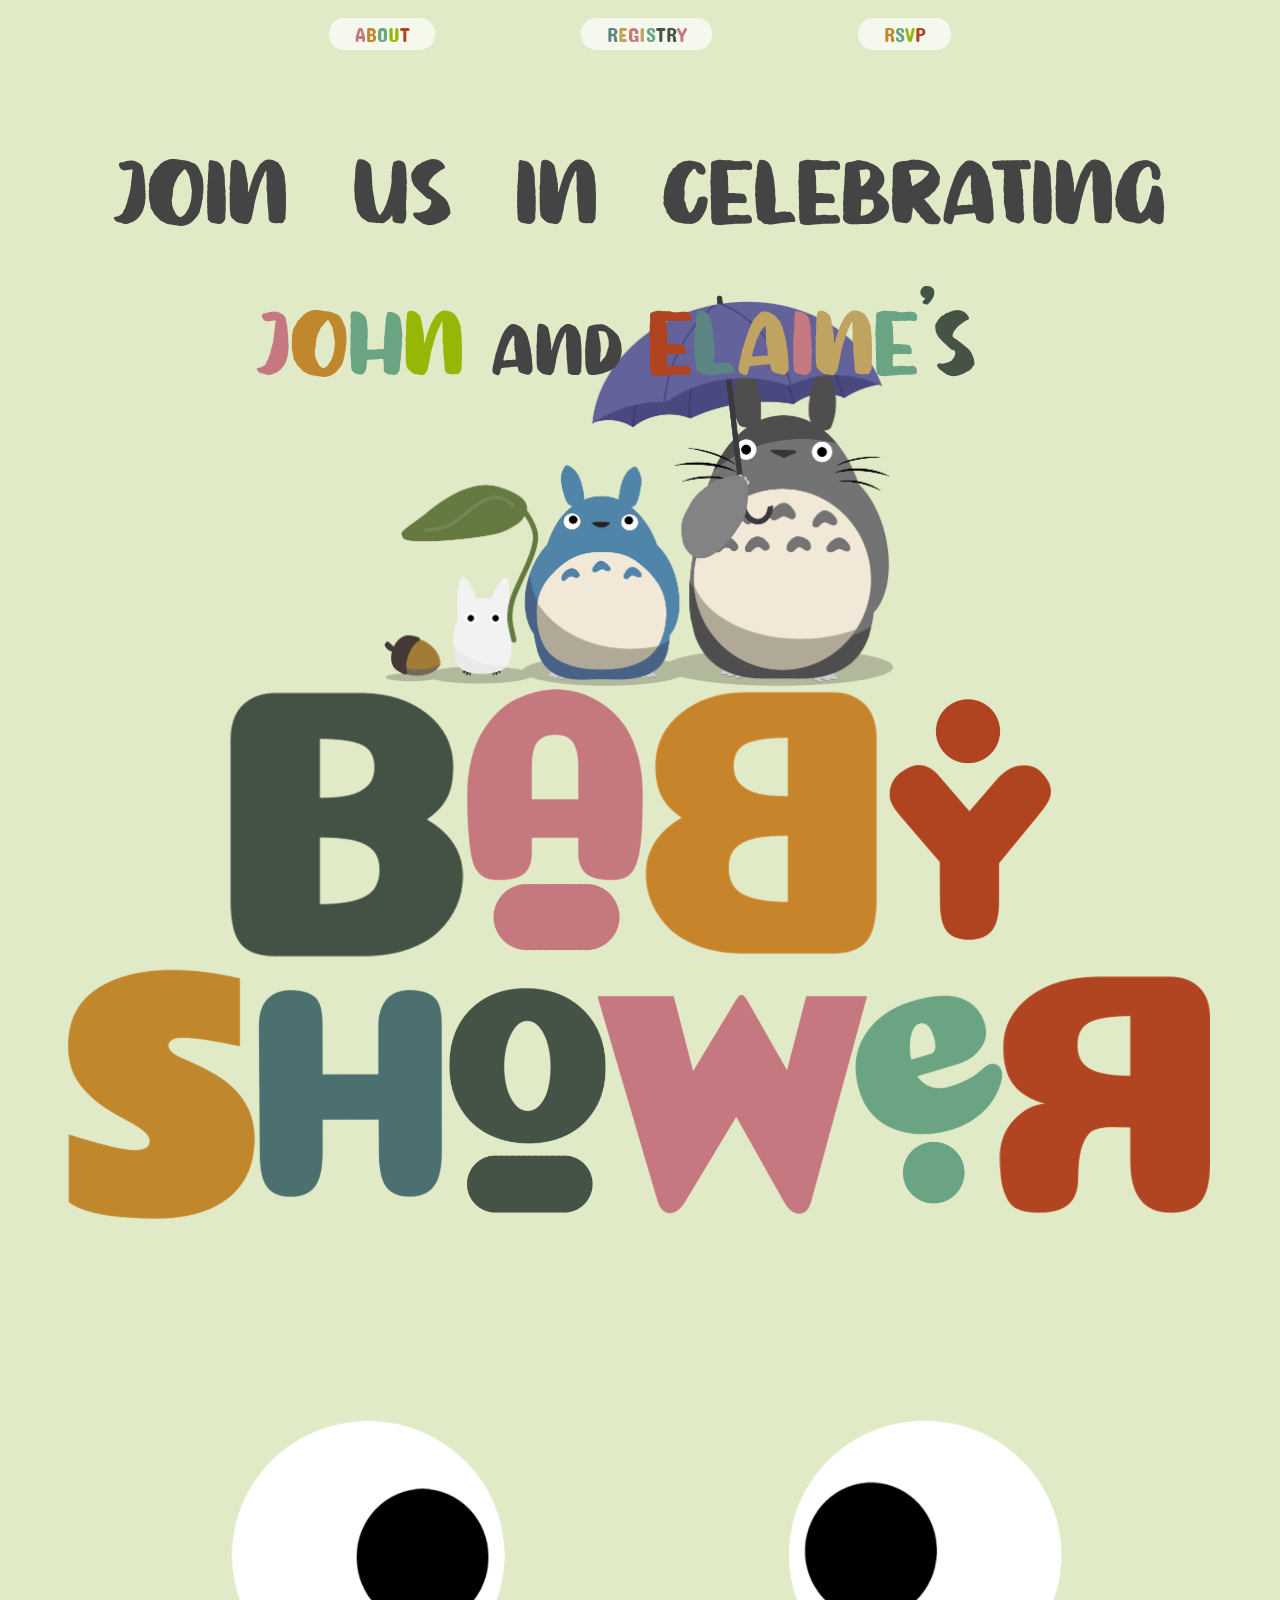
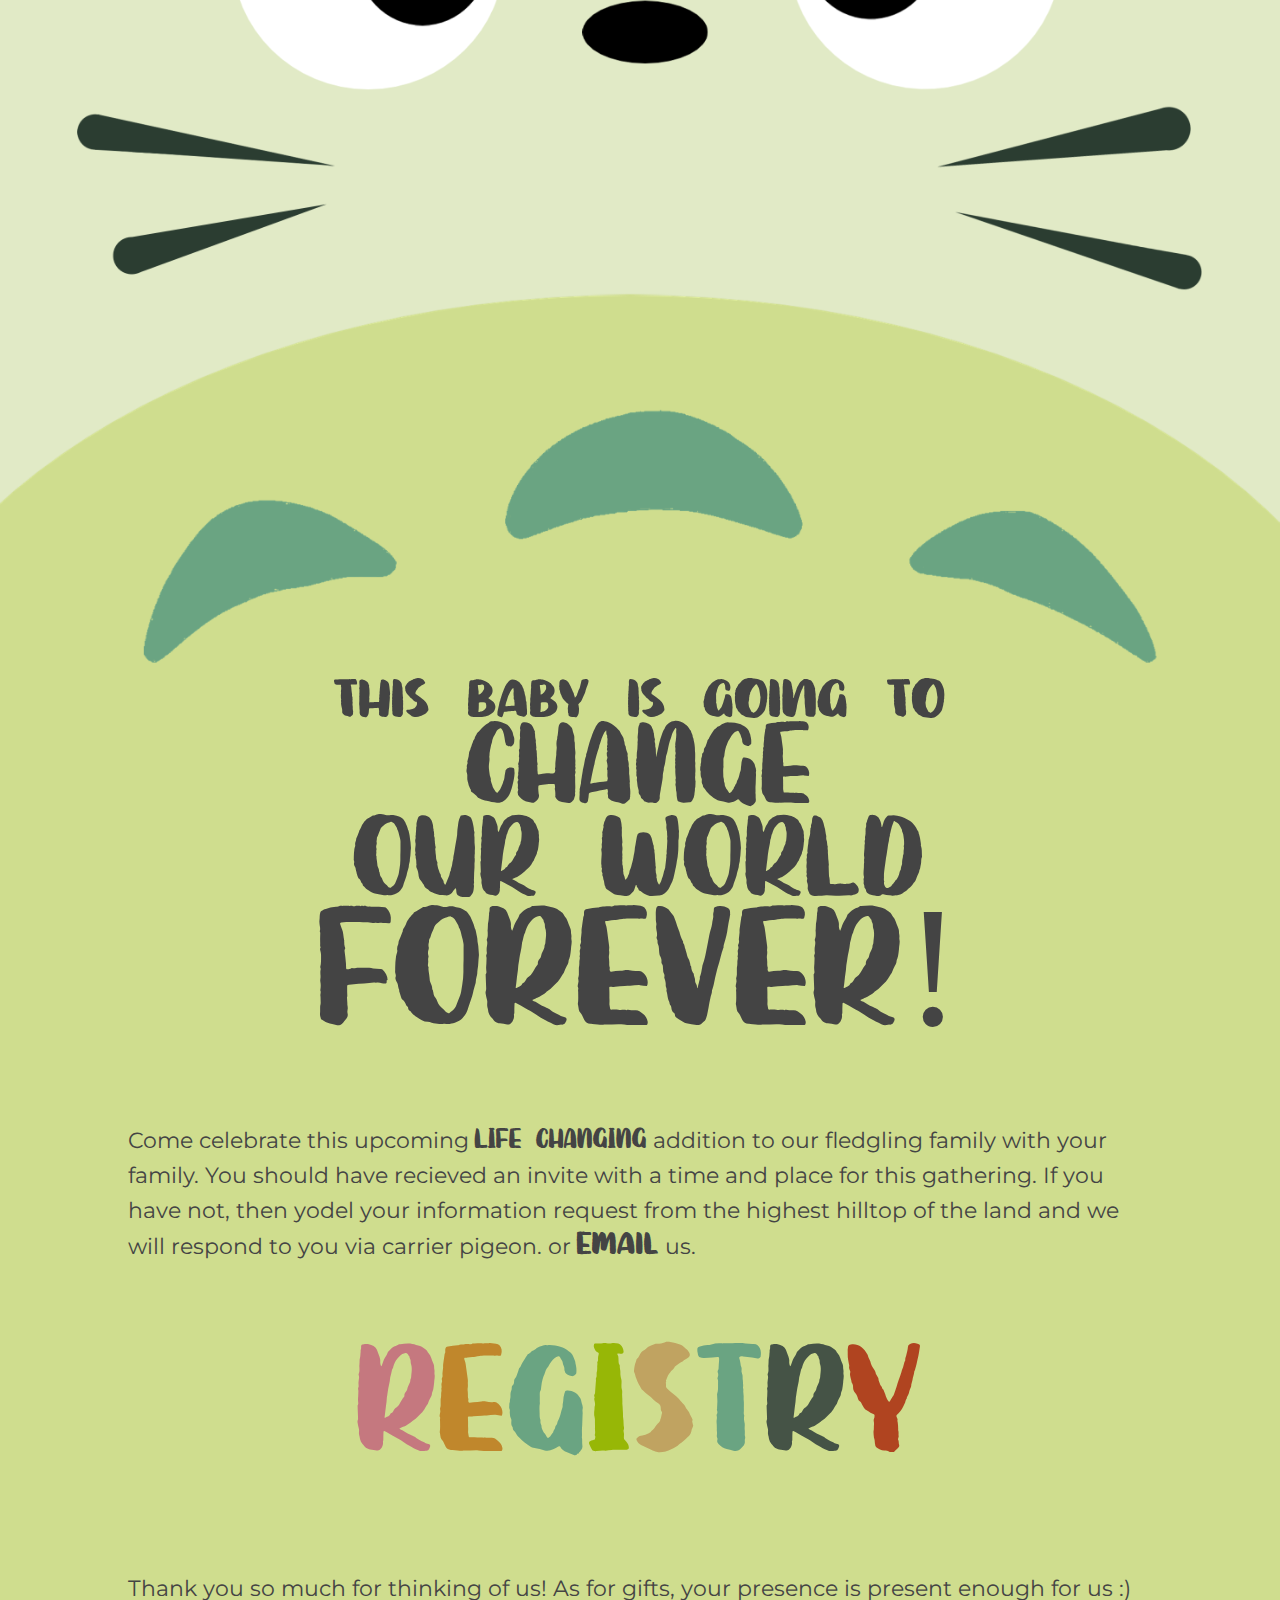
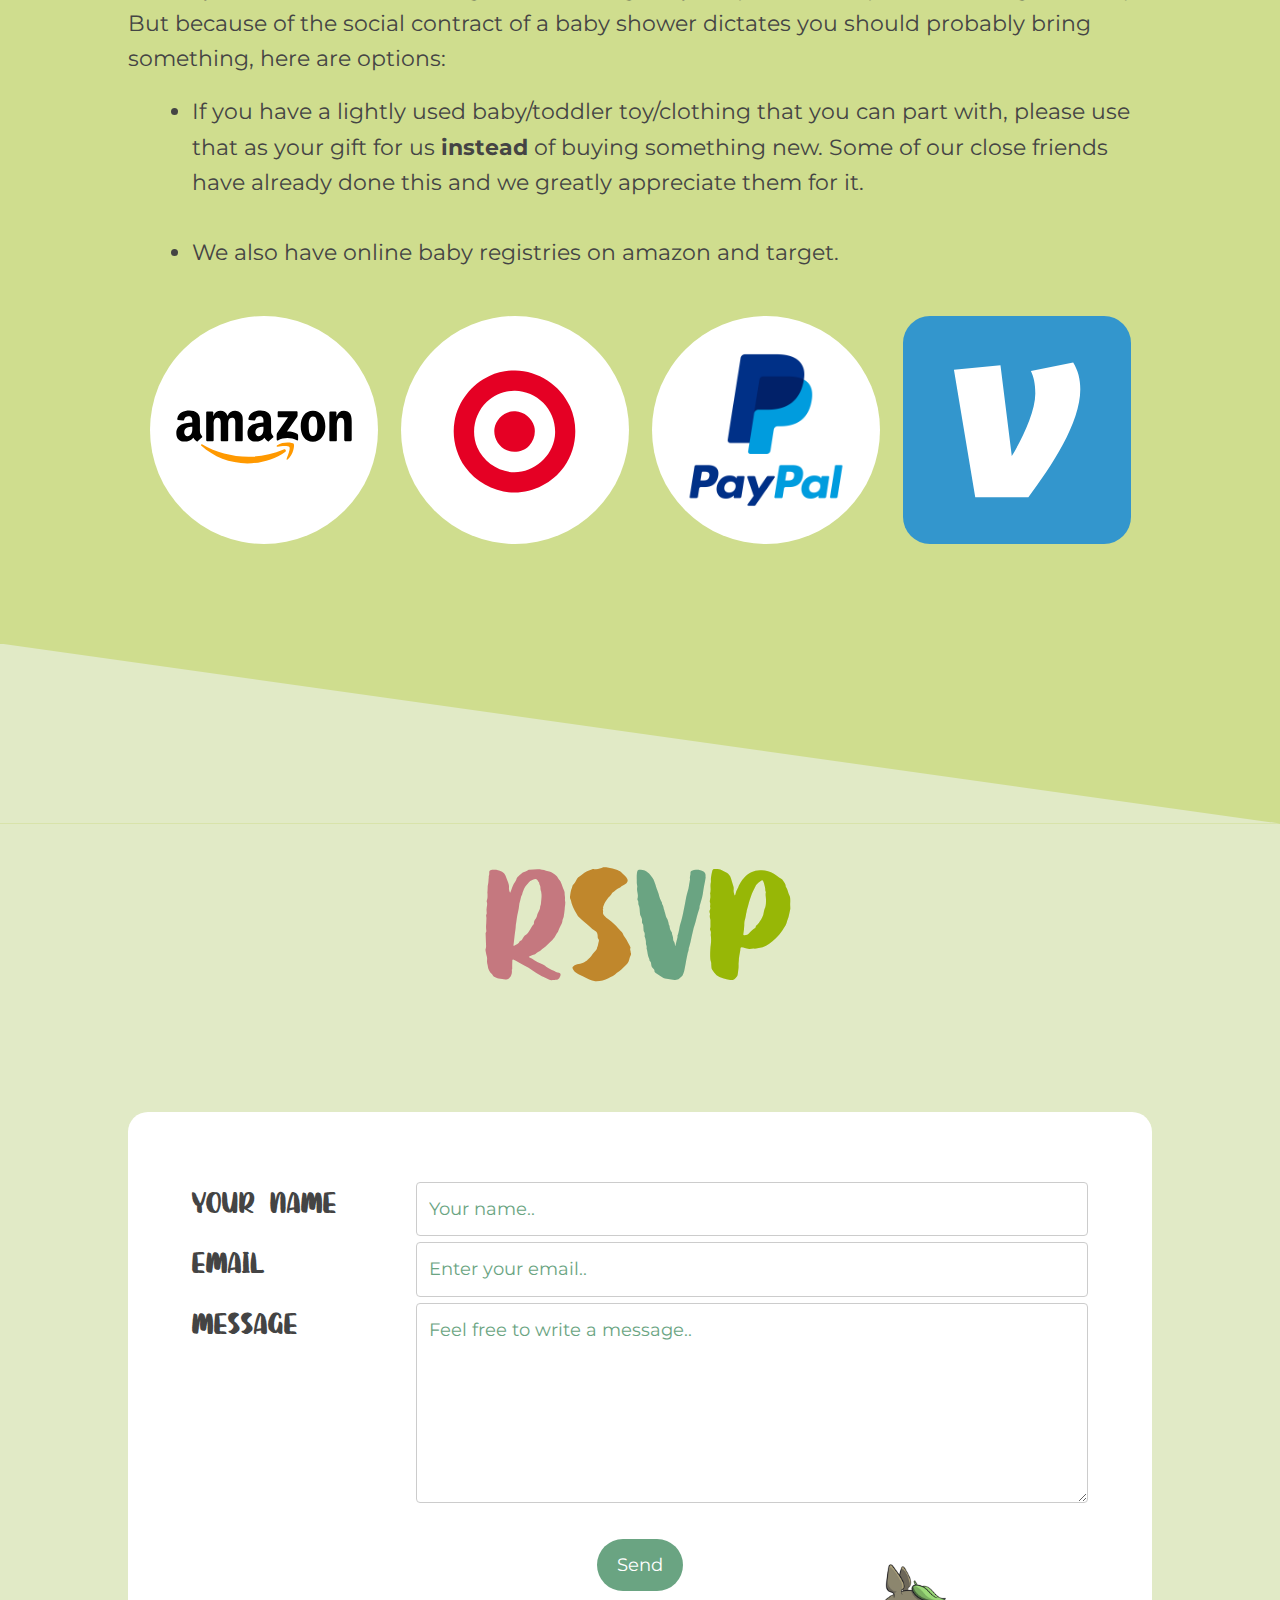
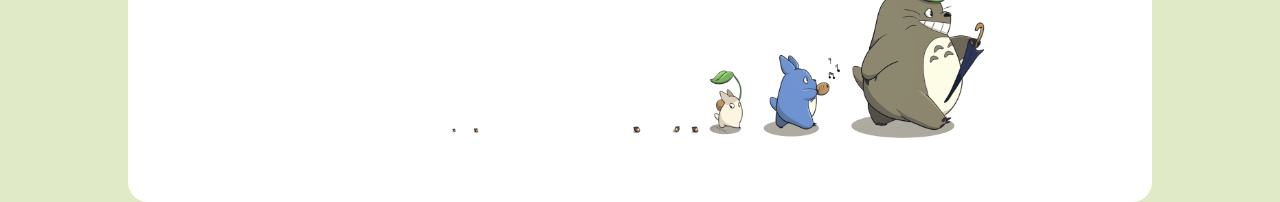
==== commit 9e338454: "add venmo and paypal" ====
--- a/index.html
+++ b/index.html
@@ -61,7 +61,7 @@
           <span style="color: #c5787f">R</span><span style="color: #c0872c">E</span><span style="color: #6aa482">G</span><span style="color: #97b706">I</span><span style="color: #c0a361">S</span><span style="color: #6aa482">T</span><span style="color: #455346">R</span><span style="color: #b04420">Y</span>
         </div>
         <br />
-        <p>As for gifts, your presence is present enough for us :) but because of the social contract of a baby shower dictates you should probably bring something, here are options: </p>
+        <p>Thank you so much for thinking of us! As for gifts, your presence is present enough for us :) But because of the social contract of a baby shower dictates you should probably bring something, here are options: </p>
         <ul class="content-container-registry-lists">
           <li>If you have a lightly used baby/toddler toy/clothing that you can part with, please use that as your gift for us <span style="font-weight:bold;">instead</span> of buying something new. Some of our close friends have already done this and we greatly appreciate them for it. </li>
           <br />
@@ -77,6 +77,16 @@
           <div class="registry-grid-item">
             <a href=//www.target.com/gift-registry/gift/elaine-and-john-baby target=_>
               <img class="registry-icons-target" src="./assets/target.svg" />
+            </a>
+          </div>
+          <div class="registry-grid-item">
+            <a href="//www.paypal.com/paypalme/elainealasagas" target=_>
+              <img class="registry-icons-paypal" src="./assets/paypal.png" />
+            </a>
+          </div>
+          <div class="registry-grid-item">
+            <a href="//account.venmo.com/u/Elaine-Alasagas" target=_>
+              <img class="registry-icons-venmo" src="./assets/venmo.svg" />
             </a>
           </div>
         </div>
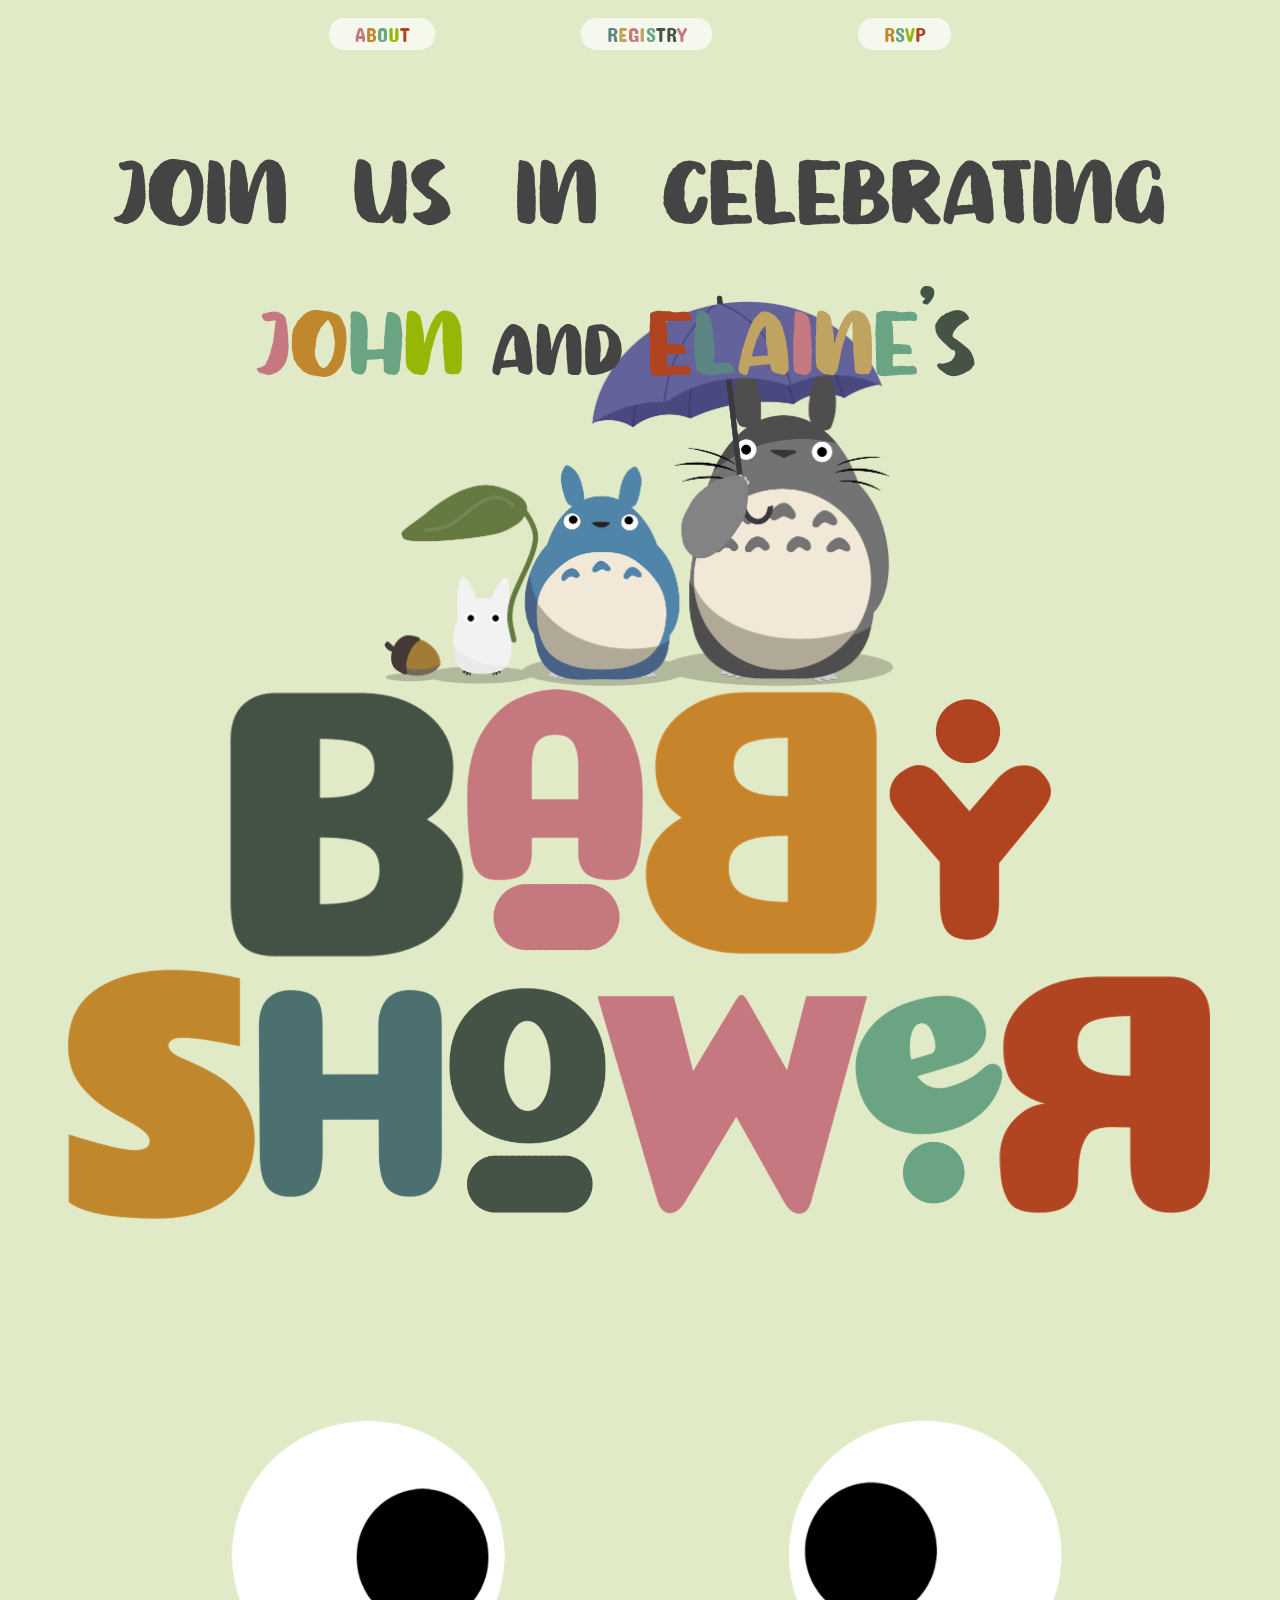
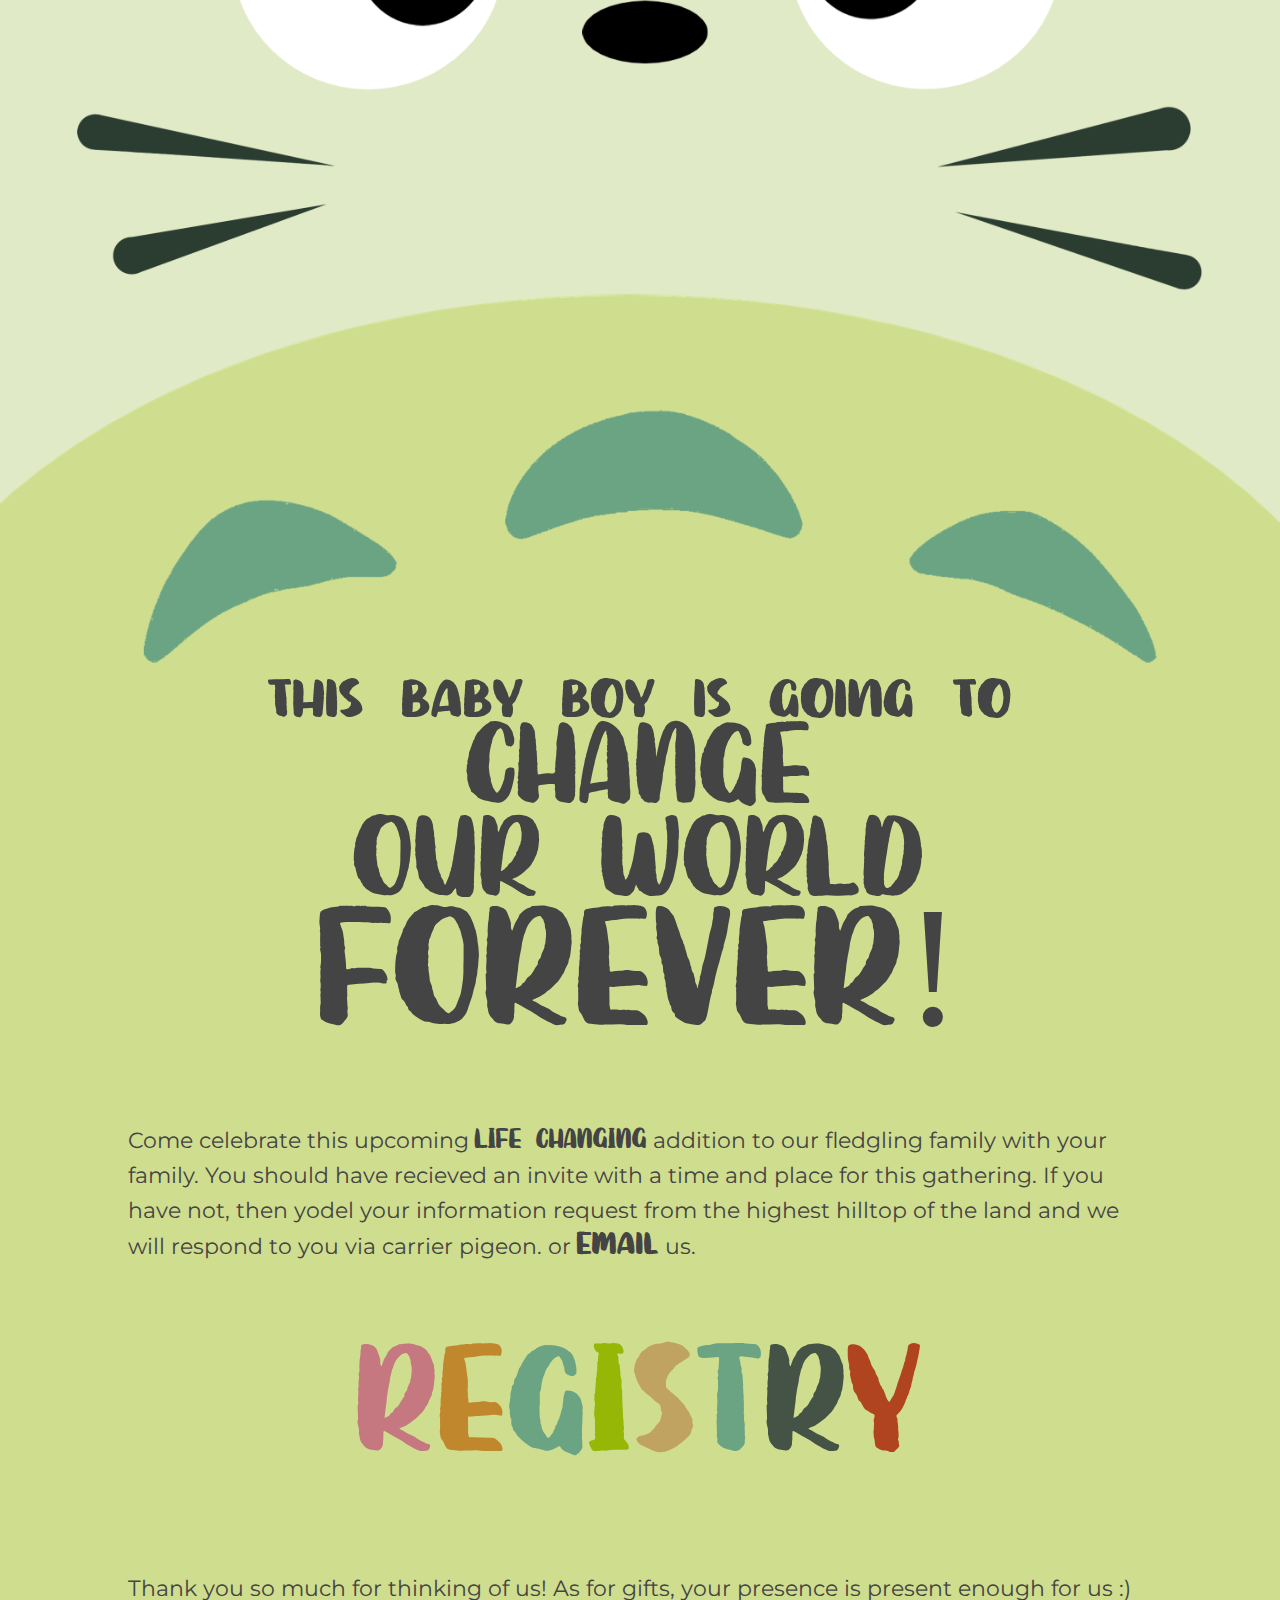
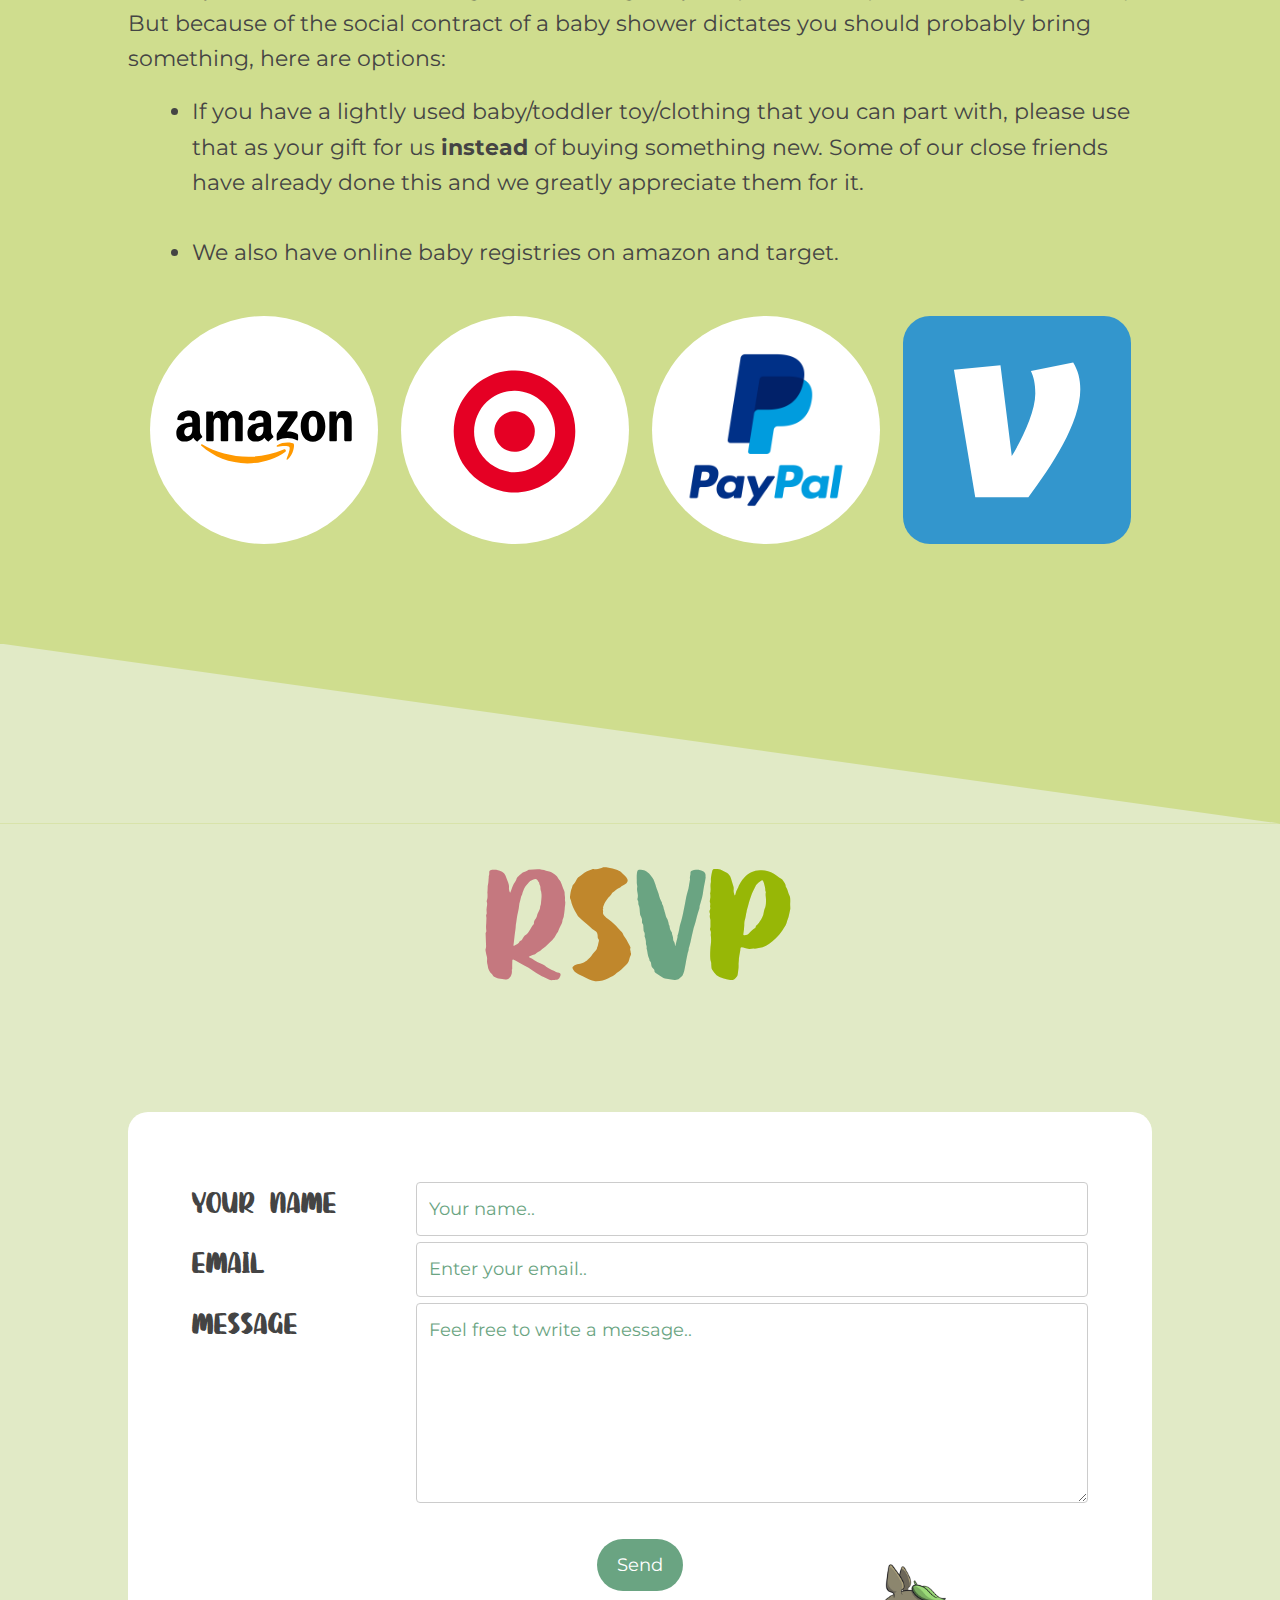
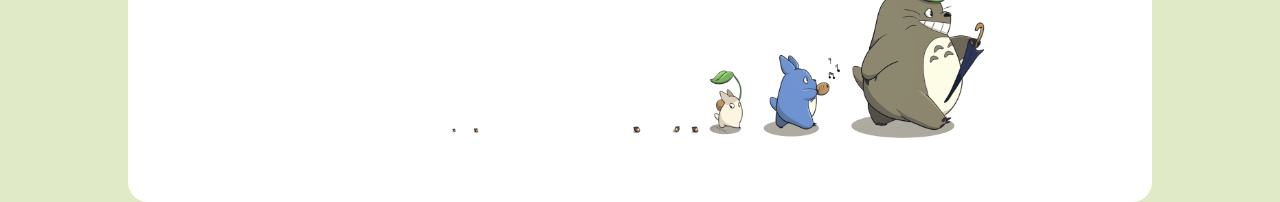
==== commit 7d680a6c: "added "boy"" ====
--- a/index.html
+++ b/index.html
@@ -42,7 +42,7 @@
     </div>
     <div id="about" class="content-container">
       <div class="content-container-babychange" style="grid-area: title;">
-        <span style="font-size: calc(12px + 5vw);">this baby is going to</span>
+        <span style="font-size: calc(12px + 5vw);">this baby boy is going to</span>
         <br>
         <span style="font-size: calc(14px + 8vw);">CHANGE</span>
         <br>
@@ -179,4 +179,4 @@
       }
     </script>
   </body>
-</html>+</html>
